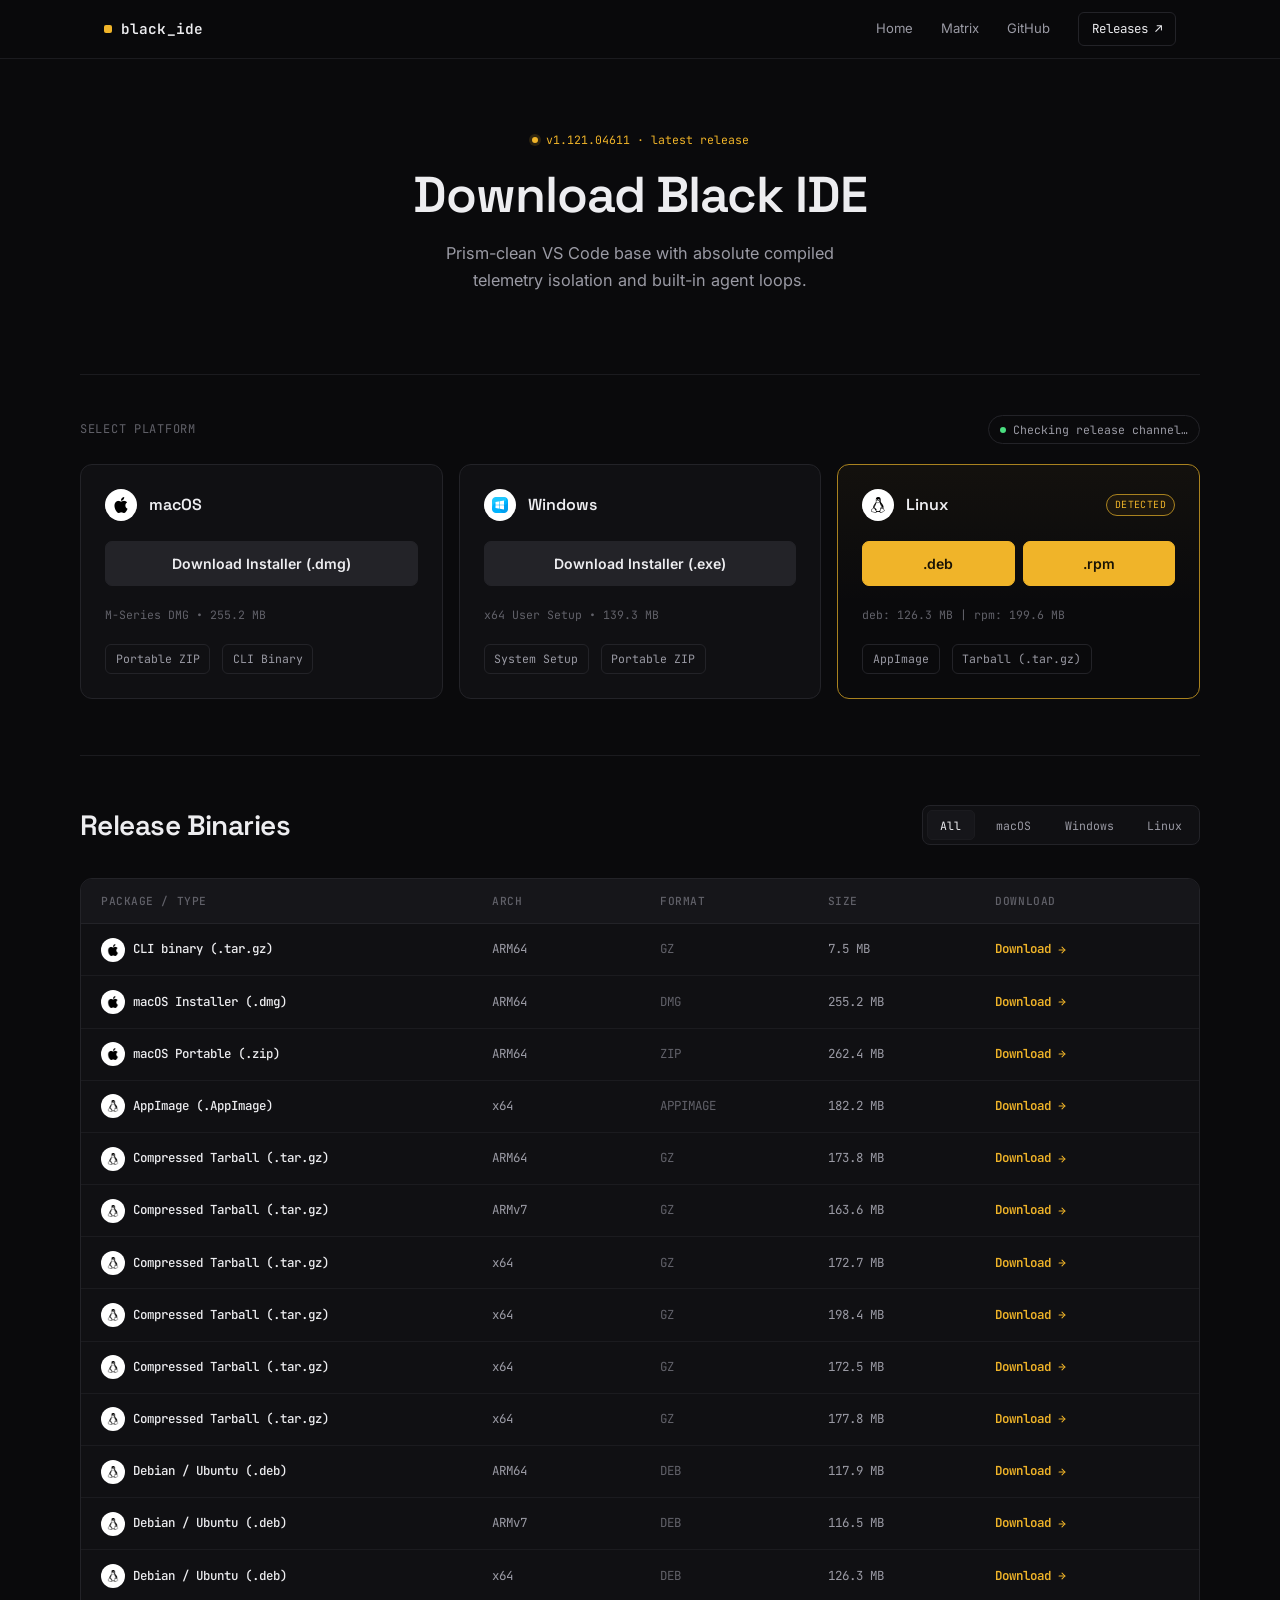
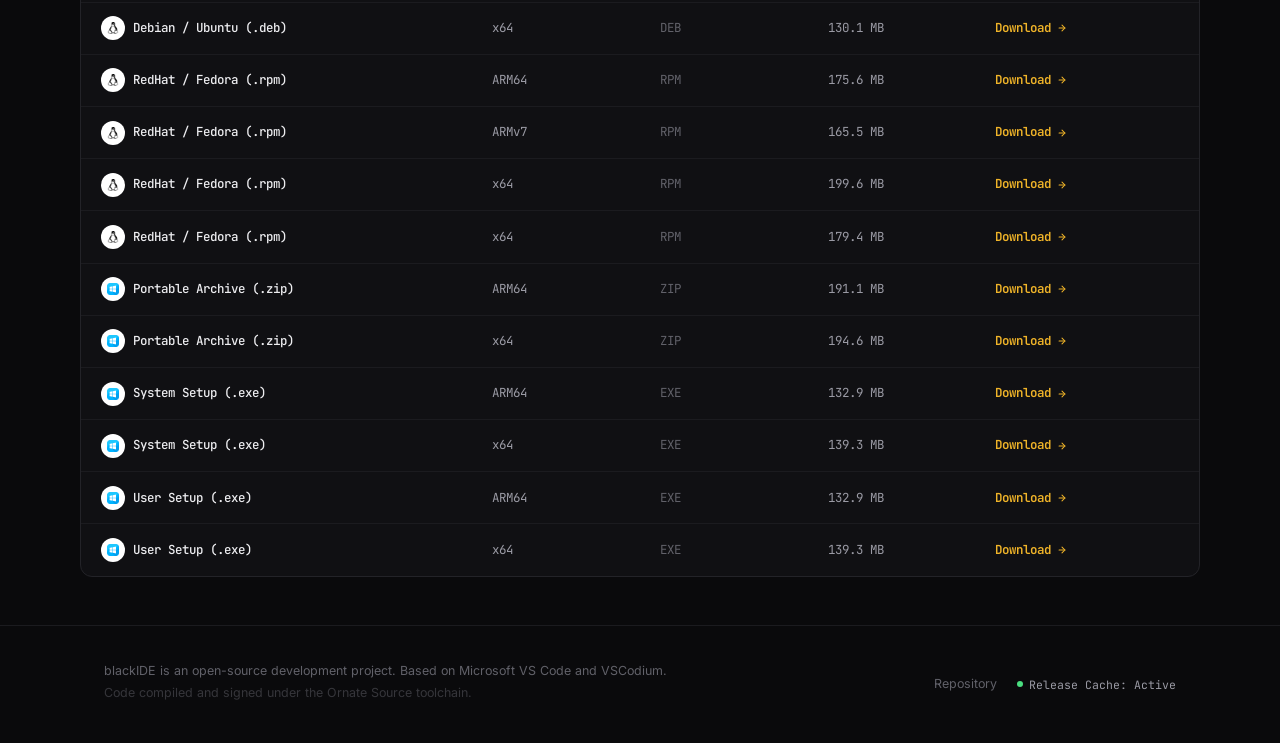
==== download/index.html @ 8f4f5f89 "refactor: move styles to dedicated CSS file and extract download page into separate route" ====
<!DOCTYPE html>
<html lang="en">
<head>
<meta charset="UTF-8">
<meta name="viewport" content="width=device-width, initial-scale=1.0">
<title>Download Black IDE — Telemetry-Free VS Code & AI Agent</title>
<meta name="description" content="Download Black IDE: A custom, telemetry-free distribution of VS Code featuring a built-in AI coding assistant and agentic loop engine.">
<link rel="preconnect" href="https://fonts.googleapis.com">
<link rel="preconnect" href="https://fonts.gstatic.com" crossorigin>
<link href="https://fonts.googleapis.com/css2?family=Space+Grotesk:wght@500;600;700&family=Inter:wght@400;500;600&family=JetBrains+Mono:wght@400;500;600&display=swap" rel="stylesheet">
<link rel="stylesheet" href="../style.css">
</head>
<body>

<header>
  <div class="wrap header-row">
    <a href="../index.html" class="brand"><span class="brand-dot"></span>black_ide</a>
    <nav>
      <a href="../index.html">Home</a>
      <a href="#downloads">Matrix</a>
      <a href="https://github.com/ornate-source/blackIDE" target="_blank" rel="noopener">GitHub</a>
      <a href="https://github.com/ornate-source/blackIDE/releases" target="_blank" rel="noopener" class="nav-cta">Releases ↗</a>
    </nav>
  </div>
</header>

<main>
  <section class="hero wrap centered">
    <div class="hero-container reveal">
      <div class="eyebrow" id="version-badge">v1.121.04567 · latest release</div>
      <h1>Download Black IDE</h1>
      <p class="hero-desc">Prism-clean VS Code base with absolute compiled telemetry isolation and built-in agent loops.</p>
      
      <!-- Status warning banner -->
      <div class="status-banner" id="status-banner">
        <span>⚠️ API rate limit hit. Showing cached installers for <strong id="fallback-tag">v1.121.04567</strong>.</span>
        <a href="https://github.com/ornate-source/blackIDE/releases/latest" target="_blank" rel="noopener">Open GitHub Releases</a>
      </div>
    </div>
  </section>

  <section class="install wrap reveal" id="install" style="transition-delay: 100ms;">
    <div class="install-head">
      <div class="section-label">Select Platform</div>
      <span class="status-pill" id="status-pill"><span class="status-dot" id="status-dot"></span><span id="status-text">Checking release channel…</span></span>
    </div>

    <div class="platform-grid" id="platform-grid">
      
      <!-- macOS Card -->
      <div class="platform-card" id="cta-card-macos">
        <div class="platform-head">
          <div class="platform-icon"><img src="../icons/apple-logo.png" alt="macOS"></div>
          <div class="platform-name">macOS</div>
          <span class="badge">Detected</span>
        </div>
        <a id="btn-macos" class="btn-download" href="https://github.com/ornate-source/blackIDE/releases">
          <span class="spinner-sm" id="spinner-macos"></span>
          <span>Download Installer (.dmg)</span>
        </a>
        <div class="platform-meta" id="meta-macos">Apple Silicon · —</div>
        <div class="platform-links">
          <a id="link-macos-zip" class="link-chip" href="#">Portable ZIP</a>
          <a id="link-macos-cli" class="link-chip" href="#">CLI Binary</a>
        </div>
      </div>

      <!-- Windows Card -->
      <div class="platform-card" id="cta-card-windows">
        <div class="platform-head">
          <div class="platform-icon"><img src="../icons/microsoft.png" alt="Windows"></div>
          <div class="platform-name">Windows</div>
          <span class="badge">Detected</span>
        </div>
        <a id="btn-windows" class="btn-download" href="https://github.com/ornate-source/blackIDE/releases">
          <span class="spinner-sm" id="spinner-windows"></span>
          <span>Download Installer (.exe)</span>
        </a>
        <div class="platform-meta" id="meta-windows">x64 User Setup · —</div>
        <div class="platform-links">
          <a id="link-windows-system" class="link-chip" href="#">System Setup</a>
          <a id="link-windows-zip" class="link-chip" href="#">Portable ZIP</a>
        </div>
      </div>

      <!-- Linux Card -->
      <div class="platform-card" id="cta-card-linux">
        <div class="platform-head">
          <div class="platform-icon"><img src="../icons/linux.png" alt="Linux"></div>
          <div class="platform-name">Linux</div>
          <span class="badge">Detected</span>
        </div>
        <div class="linux-btn-group">
          <a id="btn-linux-deb" class="btn-download btn-half" href="https://github.com/ornate-source/blackIDE/releases">
            <span class="spinner-sm" id="spinner-linux-deb"></span>
            <span>.deb</span>
          </a>
          <a id="btn-linux-rpm" class="btn-download btn-half" href="https://github.com/ornate-source/blackIDE/releases">
            <span class="spinner-sm" id="spinner-linux-rpm"></span>
            <span>.rpm</span>
          </a>
        </div>
        <div class="platform-meta" id="meta-linux">Debian / RedHat · —</div>
        <div class="platform-links">
          <a id="link-linux-appimage" class="link-chip" href="#">AppImage</a>
          <a id="link-linux-tar" class="link-chip" href="#">Tarball (.tar.gz)</a>
        </div>
      </div>

    </div>
  </section>

  <!-- Installer Hub Matrix Table -->
  <section class="installer-matrix wrap" id="downloads">
    <div class="matrix-header reveal">
      <h2 class="matrix-title">Release Binaries</h2>
      <!-- Filter Tabs -->
      <div class="filter-tabs">
        <button class="filter-tab active" data-filter="all">All</button>
        <button class="filter-tab" data-filter="macos">macOS</button>
        <button class="filter-tab" data-filter="windows">Windows</button>
        <button class="filter-tab" data-filter="linux">Linux</button>
      </div>
    </div>

    <div class="table-container reveal" style="transition-delay: 50ms;">
      <table>
        <thead>
          <tr>
            <th style="width: 35%;">Package / Type</th>
            <th style="width: 15%;">Arch</th>
            <th style="width: 15%;">Format</th>
            <th style="width: 15%;">Size</th>
            <th style="width: 20%;">Download</th>
          </tr>
        </thead>
        <tbody id="matrix-tbody">
          <tr>
            <td colspan="5" class="placeholder-row">Initializing release matrix...</td>
          </tr>
        </tbody>
      </table>
    </div>
  </section>
</main>

<!-- Footer -->
<footer>
  <div class="wrap footer-row">
    <div class="footer-left">
      <p>blackIDE is an open-source development project. Based on Microsoft VS Code and VSCodium.</p>
      <p style="opacity: 0.5;">Code compiled and signed under the Ornate Source toolchain.</p>
    </div>

    <div class="footer-links">
      <a href="https://github.com/ornate-source/blackIDE" target="_blank" rel="noopener">Repository</a>
      <span class="api-status">
        <span class="api-status-dot" id="api-dot"></span>
        <span id="api-text">API Status: Loading</span>
      </span>
    </div>
  </div>
</footer>

<!-- App Script logic -->
<script src="../releases.js"></script>
<script>
  const CONFIG = {
    owner: 'ornate-source',
    repo: 'blackIDE',
    fallbackVersion: '1.121.04567',
    fallbackReleaseDate: '2026-07-09'
  };

  // SVG Icons inside matrix rows
  const SVGS = {
    macos: `<img src="../icons/apple-logo.png" alt="macOS">`,
    windows: `<img src="../icons/microsoft.png" alt="Windows">`,
    linux: `<img src="../icons/linux.png" alt="Linux">`
  };

  // Format bytes to MB/KB dynamically
  function formatSize(bytes) {
    if (!bytes || isNaN(bytes)) return '—';
    const mb = bytes / (1024 * 1024);
    return `${mb.toFixed(1)} MB`;
  }

  // Static Template Assets Matrix fallback
  function getFallbackAssets(version) {
    return [
      { name: `Black IDE.arm64.${version}.dmg`, url: `https://github.com/${CONFIG.owner}/${CONFIG.repo}/releases/download/${version}/Black%20IDE.arm64.${version}.dmg`, size: 0, os: 'macos', arch: 'ARM64', label: 'macOS Installer (.dmg)' },
      { name: `Black IDE-darwin-arm64-${version}.zip`, url: `https://github.com/${CONFIG.owner}/${CONFIG.repo}/releases/download/${version}/Black%20IDE-darwin-arm64-${version}.zip`, size: 0, os: 'macos', arch: 'ARM64', label: 'macOS Portable (.zip)' },
      { name: `black ide-cli-darwin-arm64-${version}.tar.gz`, url: `https://github.com/${CONFIG.owner}/${CONFIG.repo}/releases/download/${version}/black%20ide-cli-darwin-arm64-${version}.tar.gz`, size: 0, os: 'macos', arch: 'ARM64', label: 'CLI binary (.tar.gz)' },
      { name: `Black.IDEUserSetup-x64-${version}.exe`, url: `https://github.com/${CONFIG.owner}/${CONFIG.repo}/releases/download/${version}/Black.IDEUserSetup-x64-${version}.exe`, size: 146098897, os: 'windows', arch: 'x64', label: 'User Setup (.exe)' },
      { name: `Black.IDEUserSetup-arm64-${version}.exe`, url: `https://github.com/${CONFIG.owner}/${CONFIG.repo}/releases/download/${version}/Black.IDEUserSetup-arm64-${version}.exe`, size: 139336630, os: 'windows', arch: 'ARM64', label: 'User Setup (.exe)' },
      { name: `Black.IDESetup-x64-${version}.exe`, url: `https://github.com/${CONFIG.owner}/${CONFIG.repo}/releases/download/${version}/Black.IDESetup-x64-${version}.exe`, size: 146098534, os: 'windows', arch: 'x64', label: 'System Setup (.exe)' },
      { name: `Black.IDE-win32-x64-${version}.zip`, url: `https://github.com/${CONFIG.owner}/${CONFIG.repo}/releases/download/${version}/Black.IDE-win32-x64-${version}.zip`, size: 204032718, os: 'windows', arch: 'x64', label: 'Portable Archive (.zip)' },
      { name: `black-ide_${version}_amd64.deb`, url: `https://github.com/${CONFIG.owner}/${CONFIG.repo}/releases/download/${version}/black-ide_${version}_amd64.deb`, size: 132473488, os: 'linux', arch: 'x64', label: 'Debian / Ubuntu (.deb)' },
      { name: `black-ide-${version}-el8.x86_64.rpm`, url: `https://github.com/${CONFIG.owner}/${CONFIG.repo}/releases/download/${version}/black-ide-${version}-el8.x86_64.rpm`, size: 188262751, os: 'linux', arch: 'x64', label: 'RedHat / Fedora (.rpm)' },
      { name: `Black_IDE-${version}.glibc2.30-x86_64.AppImage`, url: `https://github.com/${CONFIG.owner}/${CONFIG.repo}/releases/download/${version}/Black_IDE-${version}.glibc2.30-x86_64.AppImage`, size: 191214784, os: 'linux', arch: 'x64', label: 'AppImage (.AppImage)' }
    ];
  }

  // Parse dynamic asset and assign metadata
  function parseAsset(asset) {
    const name = asset.name;
    const url = asset.browser_download_url;
    const size = asset.size;

    let os = '';
    if (name.includes('darwin') || name.endsWith('.dmg') || name.includes('macOS') || name.includes('Mac')) {
      os = 'macos';
    } else if (name.includes('win32') || name.includes('Setup') || name.endsWith('.exe') || name.endsWith('.zip') && name.includes('win32')) {
      os = 'windows';
    } else if (name.includes('linux') || name.endsWith('.deb') || name.endsWith('.rpm') || name.endsWith('.AppImage')) {
      os = 'linux';
    } else {
      return null;
    }

    if (name.endsWith('.zsync') || name.includes('-reh-') || name.includes('-reh-web-')) {
      return null;
    }

    let arch = 'x64';
    if (name.includes('arm64') || name.includes('aarch64')) {
      arch = 'ARM64';
    } else if (name.includes('armhf') || name.includes('armv7')) {
      arch = 'ARMv7';
    }

    let label = 'Binary Package';
    if (name.endsWith('.dmg')) label = 'macOS Installer (.dmg)';
    else if (name.endsWith('.exe') && name.includes('UserSetup')) label = 'User Setup (.exe)';
    else if (name.endsWith('.exe') && name.includes('Setup')) label = 'System Setup (.exe)';
    else if (name.endsWith('.zip') && os === 'windows') label = 'Portable Archive (.zip)';
    else if (name.endsWith('.zip') && os === 'macos') label = 'macOS Portable (.zip)';
    else if (name.endsWith('.deb')) label = 'Debian / Ubuntu (.deb)';
    else if (name.endsWith('.rpm')) label = 'RedHat / Fedora (.rpm)';
    else if (name.endsWith('.AppImage')) label = 'AppImage (.AppImage)';
    else if (name.endsWith('.tar.gz') && name.includes('-cli-')) label = 'CLI binary (.tar.gz)';
    else if (name.endsWith('.tar.gz')) label = 'Compressed Tarball (.tar.gz)';

    return { name, url, size, os, arch, label };
  }

  function getOS() {
    const platform = (navigator.userAgentData?.platform || navigator.platform || '').toLowerCase();
    const userAgent = navigator.userAgent.toLowerCase();

    if (platform.includes('mac') || userAgent.includes('mac') || userAgent.includes('iphone') || userAgent.includes('ipad')) return 'macos';
    if (platform.includes('win') || userAgent.includes('win')) return 'windows';
    if (platform.includes('linux') || userAgent.includes('linux')) return 'linux';
    return 'other';
  }

  async function getArch() {
    if (navigator.userAgentData?.getHighEntropyValues) {
      try {
        const hints = await navigator.userAgentData.getHighEntropyValues(['architecture']);
        if (hints.architecture === 'arm') return 'ARM64';
      } catch (e) {}
    }
    const ua = navigator.userAgent.toLowerCase();
    if (ua.includes('arm64') || ua.includes('aarch64') || ua.includes('apple silicon')) return 'ARM64';
    return 'x64';
  }

  let globalAssets = [];

  function renderMatrixTable(filterOS = 'all') {
    const tbody = document.getElementById('matrix-tbody');
    const filtered = globalAssets.filter(asset => {
      if (filterOS === 'all') return true;
      return asset.os === filterOS;
    });

    if (filtered.length === 0) {
      tbody.innerHTML = `<tr><td colspan="5" class="placeholder-row">No matching packages available</td></tr>`;
      return;
    }

    tbody.innerHTML = filtered.map(asset => {
      const platformIcon = SVGS[asset.os] || '';
      const fileExt = asset.name.split('.').pop();

      return `
        <tr data-os="${asset.os}">
          <td>
            <span class="col-platform">
              <span class="table-os-icon">${platformIcon}</span>
              <span>${asset.label}</span>
            </span>
          </td>
          <td><span class="col-arch">${asset.arch}</span></td>
          <td><span class="col-format">${fileExt.toUpperCase()}</span></td>
          <td><span class="col-size">${formatSize(asset.size)}</span></td>
          <td class="col-link">
            <a href="${asset.url}">
              <span>Download</span>
              <svg viewBox="0 0 24 24" width="10" height="10" fill="none" stroke="currentColor" stroke-width="2.5" stroke-linecap="round" stroke-linejoin="round" style="display:inline-block; vertical-align:middle; margin-left: 2px;">
                <line x1="5" y1="12" x2="19" y2="12"></line>
                <polyline points="12 5 19 12 12 19"></polyline>
              </svg>
            </a>
          </td>
        </tr>
      `;
    }).join('');
  }

  function setupFilterTabs() {
    const tabs = document.querySelectorAll('.filter-tab');
    tabs.forEach(tab => {
      tab.addEventListener('click', (e) => {
        tabs.forEach(t => t.classList.remove('active'));
        tab.classList.add('active');
        const filter = tab.getAttribute('data-filter');
        renderMatrixTable(filter);
      });
    });
  }

  async function init() {
    const versionText = document.getElementById('version-badge');
    const statusBanner = document.getElementById('status-banner');
    const fallbackTag = document.getElementById('fallback-tag');
    const apiDot = document.getElementById('api-dot');
    const apiText = document.getElementById('api-text');

    const userOS = getOS();
    const userArch = await getArch();

    let releaseVersion = CONFIG.fallbackVersion;
    let isLive = false;
    let isLocal = false;

    setupFilterTabs();

    try {
      let data;
      if (window.LATEST_RELEASE) {
        data = window.LATEST_RELEASE;
        isLive = true;
        isLocal = true;
      } else {
        const response = await fetch(`https://api.github.com/repos/${CONFIG.owner}/${CONFIG.repo}/releases/latest`);
        if (!response.ok) throw new Error(`API status ${response.status}`);
        data = await response.json();
        isLive = true;
      }

      releaseVersion = data.tag_name || CONFIG.fallbackVersion;

      if (data.assets && data.assets.length > 0) {
        data.assets.forEach(asset => {
          const parsed = parseAsset(asset);
          if (parsed) globalAssets.push(parsed);
        });
      }

      if (globalAssets.length > 0) {
        const osCount = { macos: 0, windows: 0, linux: 0 };
        globalAssets.forEach(a => { osCount[a.os]++; });
        ['macos', 'windows', 'linux'].forEach(os => {
          if (osCount[os] === 0) {
            const fallbackForOS = getFallbackAssets(releaseVersion).filter(a => a.os === os);
            globalAssets.push(...fallbackForOS);
          }
        });
      } else {
        globalAssets = getFallbackAssets(releaseVersion);
      }
    } catch (err) {
      fallbackTag.textContent = `v${CONFIG.fallbackVersion}`;
      statusBanner.style.display = 'inline-flex';
      globalAssets = getFallbackAssets(CONFIG.fallbackVersion);
      apiDot.classList.add('fallback');
      apiText.textContent = 'Offline Fallback';
    }

    if (isLive) {
      apiDot.className = 'api-status-dot';
      apiText.textContent = isLocal ? 'Release Cache: Active' : 'API Connection: Stable';
    }

    const osOrder = { macos: 1, linux: 2, windows: 3 };
    globalAssets.sort((a, b) => {
      if (osOrder[a.os] !== osOrder[b.os]) return osOrder[a.os] - osOrder[b.os];
      return a.label.localeCompare(b.label) || a.arch.localeCompare(b.arch);
    });

    const grouped = { macos: [], windows: [], linux: [] };
    globalAssets.forEach(asset => {
      if (grouped[asset.os]) grouped[asset.os].push(asset);
    });

    renderMatrixTable('all');

    if (userOS && userOS !== 'other') {
      const activeCard = document.getElementById(`cta-card-${userOS}`);
      if (activeCard) activeCard.classList.add('detected');
    }

    ['spinner-macos', 'spinner-windows', 'spinner-linux-deb', 'spinner-linux-rpm'].forEach(id => {
      const spinner = document.getElementById(id);
      if (spinner) spinner.style.display = 'none';
    });

    const macDmg = grouped.macos.find(a => a.name.endsWith('.dmg'));
    const macZip = grouped.macos.find(a => a.name.endsWith('.zip'));
    const macCli = grouped.macos.find(a => a.name.includes('-cli-'));
    if (macDmg) {
      document.getElementById('btn-macos').href = macDmg.url;
      document.getElementById('meta-macos').textContent = `M-Series DMG • ${formatSize(macDmg.size)}`;
    }
    if (macZip) document.getElementById('link-macos-zip').href = macZip.url;
    if (macCli) document.getElementById('link-macos-cli').href = macCli.url;

    const winUserSetup = grouped.windows.find(a => a.name.includes('UserSetup') && a.arch === 'x64') || grouped.windows.find(a => a.name.includes('UserSetup'));
    const winSystemSetup = grouped.windows.find(a => a.name.includes('Setup') && !a.name.includes('UserSetup') && a.arch === 'x64') || grouped.windows.find(a => a.name.includes('Setup') && !a.name.includes('UserSetup'));
    const winZip = grouped.windows.find(a => a.name.endsWith('.zip') && a.arch === 'x64') || grouped.windows.find(a => a.name.endsWith('.zip'));
    if (winUserSetup) {
      document.getElementById('btn-windows').href = winUserSetup.url;
      document.getElementById('meta-windows').textContent = `x64 User Setup • ${formatSize(winUserSetup.size)}`;
    }
    if (winSystemSetup) document.getElementById('link-windows-system').href = winSystemSetup.url;
    if (winZip) document.getElementById('link-windows-zip').href = winZip.url;

    const linuxDeb = grouped.linux.find(a => a.name.endsWith('.deb') && a.arch === 'x64') || grouped.linux.find(a => a.name.endsWith('.deb'));
    const linuxRpm = grouped.linux.find(a => a.name.endsWith('.rpm') && a.arch === 'x64') || grouped.linux.find(a => a.name.endsWith('.rpm'));
    const linuxAppImage = grouped.linux.find(a => a.name.endsWith('.AppImage'));
    const linuxTar = grouped.linux.find(a => a.name.endsWith('.tar.gz') && a.arch === 'x64') || grouped.linux.find(a => a.name.endsWith('.tar.gz'));

    if (linuxDeb) {
      document.getElementById('btn-linux-deb').href = linuxDeb.url;
      document.getElementById('btn-linux-deb').title = `Download Debian/Ubuntu package (${formatSize(linuxDeb.size)})`;
    }
    if (linuxRpm) {
      document.getElementById('btn-linux-rpm').href = linuxRpm.url;
      document.getElementById('btn-linux-rpm').title = `Download RedHat/Fedora package (${formatSize(linuxRpm.size)})`;
    }
    if (linuxDeb && linuxRpm) {
      document.getElementById('meta-linux').textContent = `deb: ${formatSize(linuxDeb.size)} | rpm: ${formatSize(linuxRpm.size)}`;
    }
    if (linuxAppImage) document.getElementById('link-linux-appimage').href = linuxAppImage.url;
    if (linuxTar) document.getElementById('link-linux-tar').href = linuxTar.url;

    if (versionText) versionText.textContent = `v${releaseVersion} · latest release`;
    
    // Trigger scroll-reveal
    const observer = new IntersectionObserver((entries) => {
      entries.forEach(entry => {
        if (entry.isIntersecting) {
          entry.target.classList.add('visible');
        }
      });
    }, { threshold: 0.1 });
    document.querySelectorAll('.reveal').forEach(el => observer.observe(el));
  }

  window.addEventListener('DOMContentLoaded', init);
</script>
</body>
</html>
---- style.css ----
/* ---------- CSS Variables & Design Tokens ---------- */
:root {
  --bg: #0a0a0c;
  --panel: #101013;
  --panel-2: #16161a;
  --line: #232328;
  --line-soft: #1b1b1f;
  --ink: #ededf0;
  --ink-dim: #9a9aa4;
  --ink-mute: #616169;
  --amber: #f0b429;
  --amber-dim: #a9821f;
  --green: #4ade80;
  --red: #f47174;
  --blue: #7aa2f7;
  --font-display: 'Space Grotesk', sans-serif;
  --font-body: 'Inter', sans-serif;
  --font-mono: 'JetBrains Mono', monospace;
  --radius: 12px;
  --maxw: 1120px;
}

* { box-sizing: border-box; margin: 0; padding: 0; }
html { scroll-behavior: smooth; }
body {
  background: var(--bg);
  color: var(--ink);
  font-family: var(--font-body);
  line-height: 1.5;
  -webkit-font-smoothing: antialiased;
}
.wrap { max-width: var(--maxw); margin: 0 auto; padding: 0 1.5rem; }
a { color: inherit; text-decoration: none; }
::selection { background: rgba(240, 180, 41, .25); }

/* ---------- Custom Scrollbar ---------- */
::-webkit-scrollbar {
  width: 6px;
  height: 6px;
}
::-webkit-scrollbar-track {
  background: var(--bg);
}
::-webkit-scrollbar-thumb {
  background: var(--line);
  border-radius: 4px;
}
::-webkit-scrollbar-thumb:hover {
  background: var(--line-soft);
}

/* ---------- Scroll Reveal Animations ---------- */
.reveal {
  opacity: 0;
  transform: translateY(20px);
  transition: opacity 0.6s cubic-bezier(0.16, 1, 0.3, 1), transform 0.6s cubic-bezier(0.16, 1, 0.3, 1);
}
.reveal.visible {
  opacity: 1;
  transform: translateY(0);
}

/* ---------- Header & Navigation ---------- */
header {
  position: sticky; top: 0; z-index: 50;
  background: rgba(10, 10, 12, .85);
  backdrop-filter: blur(10px);
  -webkit-backdrop-filter: blur(10px);
  border-bottom: 1px solid var(--line-soft);
}
.header-row { display: flex; align-items: center; justify-content: space-between; height: 58px; }
.brand { display: flex; align-items: center; gap: .55rem; font-family: var(--font-mono); font-weight: 600; font-size: .9rem; letter-spacing: .01em; }
.brand img { width: 18px; height: 18px; display: block; }
.brand-dot { width: 8px; height: 8px; border-radius: 2px; background: var(--amber); }
nav { display: flex; gap: 1.75rem; align-items: center; }
nav a { font-size: .82rem; color: var(--ink-dim); transition: color .15s; }
nav a:hover { color: var(--ink); }
.nav-cta {
  font-family: var(--font-mono); font-size: .78rem;
  border: 1px solid var(--line); border-radius: 6px;
  padding: .4rem .8rem; color: var(--ink) !important;
}
.nav-cta:hover { border-color: var(--amber-dim); background: rgba(240, 180, 41, .06); }

/* ---------- Hero Layout ---------- */
.hero { padding: 4.5rem 0 3rem; }
.hero.centered { text-align: center; }
.hero-container { display: flex; flex-direction: column; align-items: center; justify-content: center; }
.hero-grid { display: grid; grid-template-columns: 1.05fr 1fr; gap: 3.5rem; align-items: center; }
@media (max-width: 900px) { .hero-grid { grid-template-columns: 1fr; gap: 2.5rem; } }

h1 {
  font-family: var(--font-display);
  font-size: clamp(2.1rem, 4vw, 3.15rem);
  font-weight: 600;
  letter-spacing: -.02em;
  line-height: 1.08;
  margin-bottom: 1.1rem;
}
h1 em { font-style: normal; color: var(--amber); }
.hero-desc { color: var(--ink-dim); font-size: 1.02rem; max-width: 46ch; margin-bottom: 2rem; line-height: 1.65; }

/* ---------- Buttons ---------- */
.btn-row, .cta-row { display: flex; gap: .75rem; flex-wrap: wrap; margin-bottom: .85rem; }
.btn {
  font-family: var(--font-body); font-weight: 600; font-size: .88rem;
  padding: .75rem 1.4rem; border-radius: 7px;
  display: inline-flex; align-items: center; gap: .5rem;
  transition: transform .15s, background .15s, border-color .15s;
  cursor: pointer; text-decoration: none;
}
.btn:active { transform: scale(.98); }
.btn-primary { background: var(--amber); color: #191305; border: 1px solid var(--amber); }
.btn-primary:hover { background: #f5c34e; }
.btn-secondary { background: transparent; color: var(--ink); border: 1px solid var(--line); }
.btn-secondary:hover { border-color: #3a3a42; background: rgba(255, 255, 255, .02); }
.cta-fine { font-family: var(--font-mono); font-size: .72rem; color: var(--ink-mute); }
.cta-fine strong { color: var(--ink-dim); font-weight: 500; }

.btn-download {
  font-family: var(--font-body); font-weight: 600; font-size: .88rem;
  padding: .7rem 1.2rem; border-radius: 7px;
  display: inline-flex; align-items: center; justify-content: center; gap: .5rem;
  background: var(--line); color: var(--ink); border: 1px solid var(--line);
  transition: transform .15s, background .15s, border-color .15s;
  cursor: pointer; text-align: center;
  position: relative; z-index: 1;
}
.btn-download:active { transform: scale(.98); }
.btn-download:hover { border-color: #3a3a42; background: rgba(255, 255, 255, .04); }

.platform-card.detected .btn-download {
  background: var(--amber); border-color: var(--amber); color: #191305;
}
.platform-card.detected .btn-download:hover {
  background: #f5c34e; border-color: #f5c34e;
}

.linux-btn-group { display: flex; gap: .5rem; width: 100%; position: relative; z-index: 1; }
.btn-half { flex: 1; }

/* ---------- Editor Mock (Landing Page Brand Element) ---------- */
.editor {
  background: var(--panel);
  border: 1px solid var(--line);
  border-radius: 12px;
  overflow: hidden;
  box-shadow: 0 30px 60px -20px rgba(0, 0, 0, .6);
}
.editor-tabs {
  display: flex; align-items: stretch;
  background: var(--panel-2);
  border-bottom: 1px solid var(--line);
}
.tab {
  font-family: var(--font-mono); font-size: .72rem; color: var(--ink-mute);
  padding: .65rem 1rem; border-right: 1px solid var(--line);
  display: flex; align-items: center; gap: .4rem; white-space: nowrap;
}
.tab.active { color: var(--ink); background: var(--panel); border-bottom: 1px solid var(--panel); }
.tab-dot { width: 6px; height: 6px; border-radius: 50%; }
.editor-body { display: flex; font-family: var(--font-mono); font-size: .8rem; min-height: 280px; }
.gutter {
  padding: 1rem .85rem; color: var(--ink-mute); text-align: right;
  border-right: 1px solid var(--line-soft); user-select: none;
  line-height: 1.7;
}
.code { padding: 1rem 1.1rem; line-height: 1.7; flex: 1; overflow: hidden; color: var(--ink-dim); }
.code .kw { color: var(--blue); }
.code .str { color: var(--green); }
.code .cm { color: var(--ink-mute); }
.code .fn { color: var(--amber); }
.code .agent-line {
  display: block; background: rgba(240, 180, 41, .06);
  border-left: 2px solid var(--amber);
  margin: .35rem -1.1rem .35rem calc(-1.1rem + 0px);
  padding: .15rem 0 .15rem 1rem;
  color: var(--ink);
}
.caret {
  display: inline-block; width: 6px; height: 1em; background: var(--amber);
  vertical-align: text-bottom; animation: blink 1s step-end infinite; margin-left: 2px;
}
@keyframes blink { 50% { opacity: 0; } }
@media (prefers-reduced-motion: reduce) { .caret { animation: none; } }

/* ---------- Status Warnings & Banners ---------- */
.status-banner {
  display: inline-flex; align-items: center; gap: 0.75rem;
  background: rgba(240, 180, 41, 0.05);
  border: 1px solid rgba(240, 180, 41, 0.15);
  border-radius: 8px;
  padding: 0.6rem 1rem;
  font-family: var(--font-mono);
  font-size: 0.75rem;
  color: var(--ink-dim);
  margin-bottom: 2.5rem;
  max-width: 90%;
  text-align: left;
  display: none;
}
.status-banner a {
  color: var(--amber);
  text-decoration: underline;
  font-weight: 500;
}

.eyebrow {
  font-family: var(--font-mono); font-size: .72rem; color: var(--amber);
  display: inline-flex; align-items: center; gap: .5rem; margin-bottom: 1.25rem;
}
.eyebrow::before { content: ''; width: 6px; height: 6px; border-radius: 50%; background: var(--amber); box-shadow: 0 0 0 3px rgba(240, 180, 41, .15); }

/* ---------- Platform Installation Grid ---------- */
.install { padding: 2.5rem 0 3.5rem; border-top: 1px solid var(--line-soft); }
.install-head { display: flex; justify-content: space-between; align-items: baseline; margin-bottom: 1.25rem; flex-wrap: wrap; gap: .75rem; }
.section-label { font-family: var(--font-mono); font-size: .75rem; color: var(--ink-mute); text-transform: uppercase; letter-spacing: .06em; }
.status-pill {
  display: inline-flex; align-items: center; gap: .4rem;
  font-family: var(--font-mono); font-size: .72rem; color: var(--ink-dim);
  border: 1px solid var(--line); border-radius: 20px; padding: .3rem .7rem;
}
.status-dot { width: 6px; height: 6px; border-radius: 50%; background: var(--green); }
.status-dot.warn { background: var(--amber); }

.platform-grid { display: grid; grid-template-columns: repeat(3, 1fr); gap: 1rem; }
.platform-grid.margin-bottom { margin-bottom: 3.5rem; }
@media (max-width: 800px) { .platform-grid { grid-template-columns: 1fr; } }

.platform-card {
  border: 1px solid var(--line); background: var(--panel); border-radius: var(--radius);
  padding: 1.5rem; display: flex; flex-direction: column; gap: 1.25rem;
  transition: transform .25s cubic-bezier(0.16, 1, 0.3, 1), border-color .25s;
  position: relative; overflow: hidden;
}
.platform-card:hover {
  transform: translateY(-3px);
  border-color: rgba(240, 180, 41, .25);
}
.platform-card.detected { border-color: var(--amber-dim); background: linear-gradient(180deg, rgba(240, 180, 41, .04), transparent 60%); }

.platform-head { display: flex; align-items: center; gap: .75rem; position: relative; z-index: 1; }
.platform-icon {
  width: 32px; height: 32px; border-radius: 50%;
  background: #ffffff; display: flex;
  align-items: center; justify-content: center;
  flex-shrink: 0;
}
.platform-icon img { width: 16px; height: 16px; object-fit: contain; display: block; }
.platform-name { font-weight: 600; font-size: 1.0rem; font-family: var(--font-display); }

.badge {
  margin-left: auto; font-family: var(--font-mono); font-size: .62rem; color: var(--amber);
  border: 1px solid var(--amber-dim); border-radius: 20px; padding: .15rem .5rem;
  display: none; text-transform: uppercase; letter-spacing: .04em;
  background: rgba(240,180,41,0.05);
}
.platform-card.detected .badge { display: inline-block; }

.platform-meta { font-family: var(--font-mono); font-size: .72rem; color: var(--ink-mute); position: relative; z-index: 1; }
.platform-meta.dim { color: var(--ink-dim); }

.platform-links { display: flex; gap: .75rem; flex-wrap: wrap; margin-top: auto; position: relative; z-index: 1; }
.link-chip {
  font-family: var(--font-mono); font-size: .72rem; color: var(--ink-dim);
  border: 1px solid var(--line); border-radius: 6px; padding: .35rem .6rem;
  transition: color .15s, border-color .15s;
  text-decoration: none;
}
.link-chip:hover { color: var(--ink); border-color: #3a3a42; background: rgba(255,255,255,.02); }
.link-chip.underline { border: none; padding: 0; border-radius: 0; text-decoration: underline; color: var(--ink-mute); }
.link-chip.underline:hover { color: var(--ink); background: none; }

.matrix-toggle {
  margin-top: 2rem; font-family: var(--font-mono); font-size: .78rem; color: var(--ink-dim);
  background: none; border: 1px solid var(--line); border-radius: 7px; padding: .55rem 1rem;
  cursor: pointer; display: inline-flex; align-items: center; gap: .4rem;
  transition: border-color .15s, color .15s;
}
.matrix-toggle:hover { border-color: #3a3a42; color: var(--ink); }

/* ---------- Interactive Features Bento Grid ---------- */
.features { padding: 4rem 0; border-top: 1px solid var(--line-soft); }
.features-head { max-width: 60ch; margin-bottom: 2.5rem; }
.features-head h2 { font-family: var(--font-display); font-size: 2rem; font-weight: 600; letter-spacing: -.02em; margin-bottom: .75rem; }
.features-head p { color: var(--ink-dim); font-size: .98rem; line-height: 1.6; }

.feat-grid { display: grid; grid-template-columns: repeat(6, 1fr); gap: 1rem; }
@media (max-width: 900px) { .feat-grid { grid-template-columns: 1fr; } }

.feat {
  border: 1px solid var(--line); background: var(--panel); border-radius: var(--radius);
  padding: 1.75rem; display: flex; flex-direction: column; gap: .75rem;
  position: relative; overflow: hidden;
  transition: transform .3s cubic-bezier(0.16, 1, 0.3, 1), border-color .3s, box-shadow .3s;
}
.feat:hover {
  transform: translateY(-3px);
  border-color: rgba(240, 180, 41, .2);
  box-shadow: 0 20px 40px rgba(0, 0, 0, .4), 0 0 30px rgba(240, 180, 41, .02);
}
.feat.span-4 { grid-column: span 4; }
.feat.span-2 { grid-column: span 2; }
.feat.span-3 { grid-column: span 3; }
@media (max-width: 900px) { .feat.span-4, .feat.span-2, .feat.span-3 { grid-column: span 1; } }

.feat-icon { font-family: var(--font-mono); font-size: .75rem; color: var(--amber); font-weight: 500; }
.feat h3 { font-size: 1.15rem; font-weight: 600; font-family: var(--font-display); letter-spacing: -0.01em; }
.feat p { color: var(--ink-dim); font-size: .88rem; line-height: 1.55; }
.feat code { font-family: var(--font-mono); color: var(--ink); background: var(--panel-2); padding: .05rem .3rem; border-radius: 4px; font-size: .82em; }

.feat-graphic {
  background: var(--panel-2);
  border: 1px solid var(--line-soft);
  border-radius: 8px;
  padding: .85rem;
  margin-top: auto;
  font-family: var(--font-mono);
  font-size: .74rem;
  display: flex;
  flex-direction: column;
  gap: .4rem;
  box-shadow: inset 0 10px 20px rgba(0,0,0,.2);
}

/* 01. Pipeline Status UI */
.pipeline-steps { display: flex; flex-direction: column; gap: 0.35rem; }
.step-node { display: flex; align-items: center; gap: 0.5rem; color: var(--ink-mute); }
.step-node.done { color: var(--green); }
.step-node.active { color: var(--amber); }
.pulse-dot { width: 6px; height: 6px; border-radius: 50%; background: var(--amber); animation: pulse 1.5s infinite; }
@keyframes pulse { 0% { box-shadow: 0 0 0 0 rgba(240,180,41,0.5); } 100% { box-shadow: 0 0 0 6px rgba(240,180,41,0); } }

/* 02. Hunk Diff */
.diff { font-family: var(--font-mono); font-size: .76rem; background: var(--panel-2); border-radius: 7px; padding: .75rem; margin-top: auto; }
.diff .del { color: var(--red); }
.diff .add { color: var(--green); }

/* 03. Isolated Worktrees */
.branch-flow { display: flex; flex-direction: column; gap: 0.5rem; padding: 0.5rem 0; }
.branch-line { display: flex; align-items: center; gap: 0.5rem; color: var(--ink-dim); }
.branch-badge { font-size: 0.65rem; background: rgba(122, 162, 247, 0.1); border: 1px solid rgba(122, 162, 247, 0.2); color: var(--blue); padding: 0.1rem 0.4rem; border-radius: 4px; }
.branch-line .path { color: var(--ink-mute); font-size: 0.7rem; }

/* 04. AST Visual Tree */
.ast-tree { display: flex; flex-direction: column; gap: 0.25rem; font-size: 0.72rem; }
.ast-node { padding-left: 1rem; border-left: 1px dashed var(--line); position: relative; }
.ast-node::before { content: '└─'; position: absolute; left: 0; color: var(--ink-mute); }
.ast-node.match { color: var(--amber); border-left-color: var(--amber-dim); }

/* 05. Zero Telemetry Shield */
.shield-box { display: flex; align-items: center; justify-content: center; height: 75px; position: relative; }
.shield-glow {
  position: absolute; width: 45px; height: 45px; border-radius: 50%;
  background: radial-gradient(circle, rgba(74, 222, 128, 0.15) 0%, transparent 70%);
}

/* 06. Loop Event Timeline */
.loop-box { display: flex; justify-content: space-between; align-items: center; padding: 0.5rem 0; font-size: 0.7rem; }
.loop-node { background: rgba(255,255,255,.03); border: 1px solid var(--line); border-radius: 6px; padding: 0.35rem 0.6rem; color: var(--ink-dim); text-align: center; }
.loop-node.active { border-color: var(--amber); color: var(--ink); }
.loop-conn { flex: 1; border-top: 1px dashed var(--line); margin: 0 0.5rem; text-align: center; color: var(--ink-mute); font-size: 0.6rem; }

/* ---------- Releases Matrix Table (Downloads Page) ---------- */
.installer-matrix { padding: 3rem 0; border-top: 1px solid var(--line-soft); }
.matrix-header { display: flex; justify-content: space-between; align-items: center; margin-bottom: 2rem; flex-wrap: wrap; gap: 1rem; }
.matrix-title { font-family: var(--font-display); font-size: 1.75rem; font-weight: 600; letter-spacing: -0.02em; }

.filter-tabs { display: flex; gap: 0.5rem; background: var(--panel); border: 1px solid var(--line); padding: 0.25rem; border-radius: 8px; }
.filter-tab {
  background: none; border: none; font-family: var(--font-mono); font-size: 0.72rem;
  color: var(--ink-dim); padding: 0.4rem 0.8rem; border-radius: 5px; cursor: pointer;
  transition: background 0.15s, color 0.15s;
}
.filter-tab.active { background: var(--panel-2); color: var(--ink); border: 1px solid var(--line-soft); }

.table-container { border: 1px solid var(--line); border-radius: var(--radius); overflow: hidden; background: var(--panel); }
table { width: 100%; border-collapse: collapse; font-size: .8rem; }
th {
  text-align: left; font-family: var(--font-mono); font-weight: 500; font-size: .7rem;
  text-transform: uppercase; letter-spacing: .05em; color: var(--ink-mute);
  padding: .85rem 1.25rem; border-bottom: 1px solid var(--line); background: var(--panel-2);
}
td { padding: .85rem 1.25rem; border-bottom: 1px solid var(--line-soft); font-family: var(--font-mono); font-size: .78rem; color: var(--ink-dim); }
tr:last-child td { border-bottom: none; }
tr:hover td { background: rgba(255, 255, 255, .015); }

.table-os-icon {
  width: 24px;
  height: 24px;
  border-radius: 50%;
  background-color: #ffffff;
  display: inline-flex;
  align-items: center;
  justify-content: center;
  flex-shrink: 0;
  margin-right: 0.5rem;
  vertical-align: middle;
}
.table-os-icon img {
  width: 12px;
  height: 12px;
  object-fit: contain;
  display: block;
}

.col-platform { display: flex; align-items: center; font-weight: 500; color: var(--ink); }
.col-arch { color: var(--ink-dim); }
.col-format { color: var(--ink-mute); }
.col-size { color: var(--ink-dim); }

.col-link a {
  color: var(--amber); display: inline-flex; align-items: center; gap: 0.25rem;
  font-weight: 600;
}
.col-link a:hover { text-decoration: underline; }
.placeholder-row { text-align: center; padding: 3rem; color: var(--ink-mute); font-family: var(--font-mono); }

/* ---------- Loading Spinner ---------- */
.spinner-sm {
  display: inline-block; width: 12px; height: 12px;
  border: 2px solid currentColor; border-top-color: transparent;
  border-radius: 50%; animation: spin 0.8s linear infinite;
}
@keyframes spin { to { transform: rotate(360deg); } }

/* ---------- Footer (Consistent Across Pages) ---------- */
footer { border-top: 1px solid var(--line-soft); padding: 2.25rem 0; font-size: .78rem; color: var(--ink-mute); }
.footer-row { display: flex; justify-content: space-between; flex-wrap: wrap; gap: 1.5rem; align-items: center; }
.footer-left p { margin-bottom: 0.25rem; }
.footer-links { display: flex; gap: 1.25rem; align-items: center; }
.footer-links a { text-decoration: none; color: var(--ink-mute); transition: color .15s; }
.footer-links a:hover { color: var(--ink-dim); }

.api-status { display: inline-flex; align-items: center; gap: 0.35rem; font-family: var(--font-mono); font-size: 0.72rem; color: var(--ink-dim); }
.api-status-dot { width: 6px; height: 6px; border-radius: 50%; background: var(--green); }
.api-status-dot.fallback { background: var(--amber); }
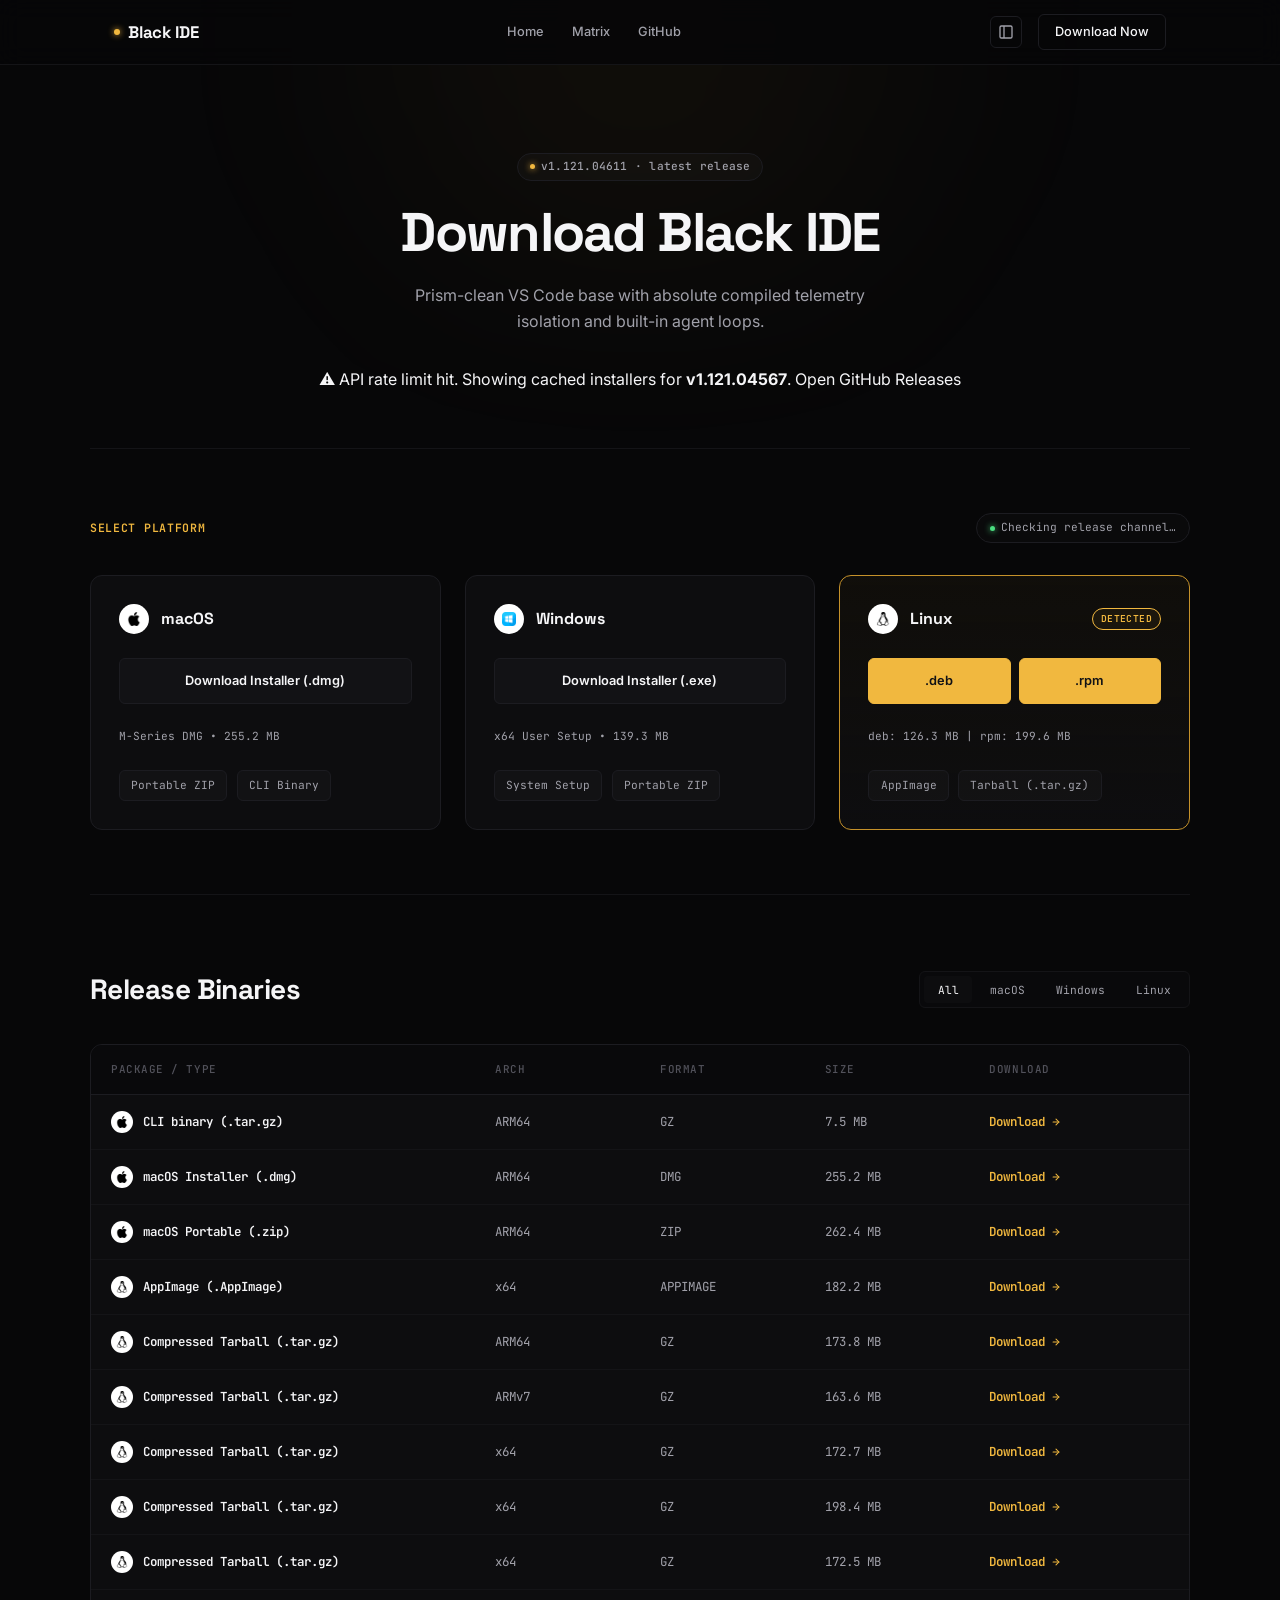
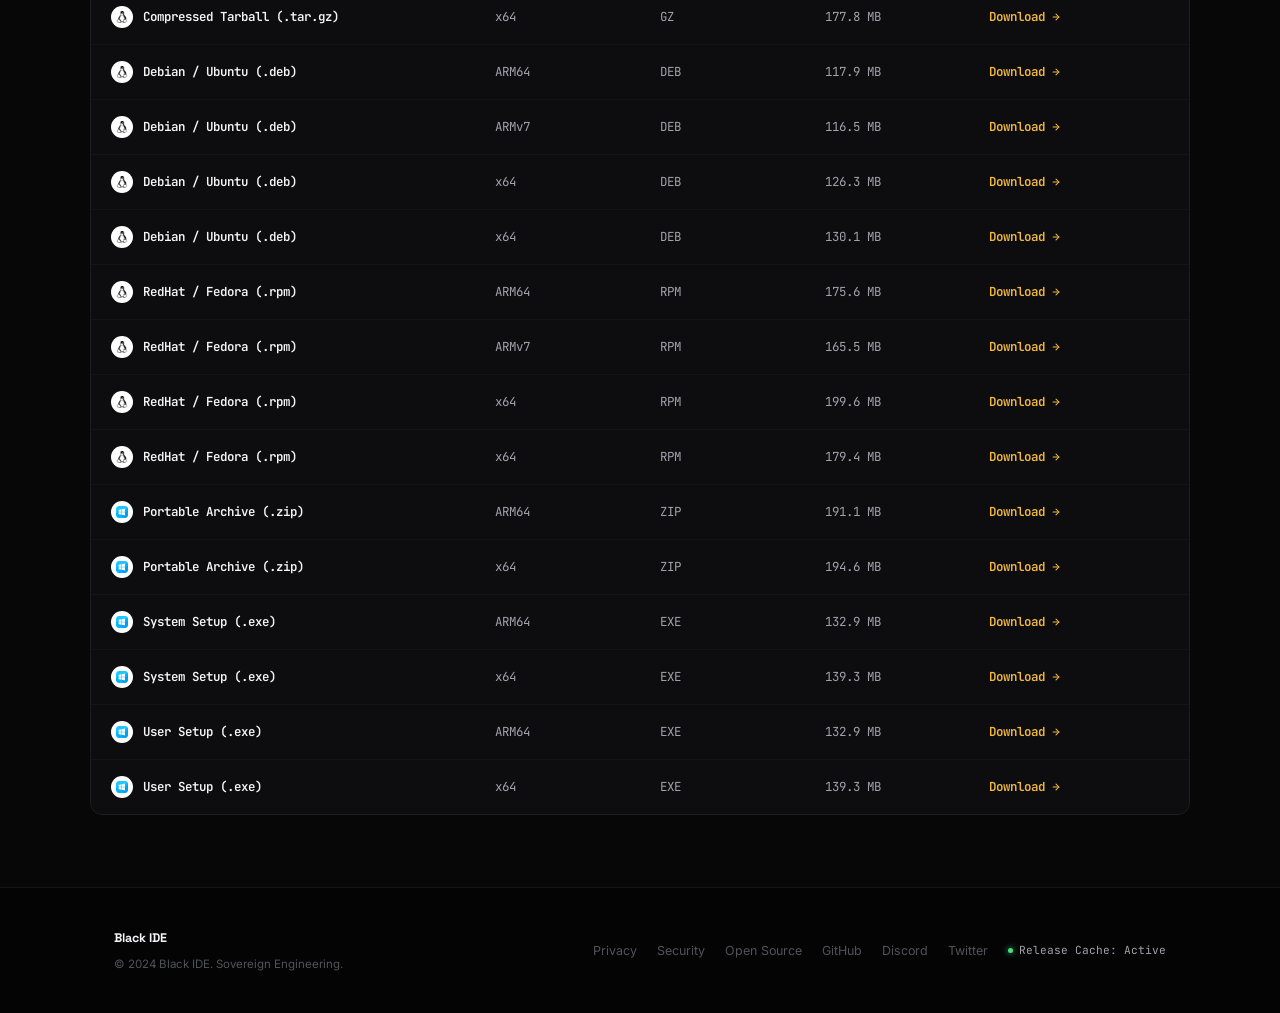
==== commit 3a7e0c48: "feat: redesign landing page and download interface with updated branding, developer-focused messagin" ====
--- a/download/index.html
+++ b/download/index.html
@@ -14,13 +14,21 @@
 
 <header>
   <div class="wrap header-row">
-    <a href="../index.html" class="brand"><span class="brand-dot"></span>black_ide</a>
+    <a href="../index.html" class="brand"><span class="brand-dot"></span>Black IDE</a>
     <nav>
       <a href="../index.html">Home</a>
       <a href="#downloads">Matrix</a>
       <a href="https://github.com/ornate-source/blackIDE" target="_blank" rel="noopener">GitHub</a>
-      <a href="https://github.com/ornate-source/blackIDE/releases" target="_blank" rel="noopener" class="nav-cta">Releases ↗</a>
     </nav>
+    <div class="header-right">
+      <button class="nav-doc-icon" aria-label="Documentation panel">
+        <svg viewBox="0 0 24 24" width="16" height="16" fill="none" stroke="currentColor" stroke-width="2">
+          <rect x="3" y="3" width="18" height="18" rx="2" ry="2"></rect>
+          <line x1="9" y1="3" x2="9" y2="21"></line>
+        </svg>
+      </button>
+      <a href="#downloads" class="nav-cta">Download Now</a>
+    </div>
   </div>
 </header>
 
@@ -147,16 +155,20 @@
 <!-- Footer -->
 <footer>
   <div class="wrap footer-row">
-    <div class="footer-left">
-      <p>blackIDE is an open-source development project. Based on Microsoft VS Code and VSCodium.</p>
-      <p style="opacity: 0.5;">Code compiled and signed under the Ornate Source toolchain.</p>
-    </div>
-
+    <div>
+      <span style="font-family: var(--font-display); font-weight: 700; color: var(--ink);">Black IDE</span>
+      <p style="margin-top: 0.35rem; font-size: 0.72rem; color: var(--ink-mute);">© 2024 Black IDE. Sovereign Engineering.</p>
+    </div>
     <div class="footer-links">
-      <a href="https://github.com/ornate-source/blackIDE" target="_blank" rel="noopener">Repository</a>
+      <a href="#">Privacy</a>
+      <a href="#">Security</a>
+      <a href="#">Open Source</a>
+      <a href="https://github.com/ornate-source/blackIDE" target="_blank" rel="noopener">GitHub</a>
+      <a href="#" target="_blank" rel="noopener">Discord</a>
+      <a href="#" target="_blank" rel="noopener">Twitter</a>
       <span class="api-status">
         <span class="api-status-dot" id="api-dot"></span>
-        <span id="api-text">API Status: Loading</span>
+        <span id="api-text">API: Loading</span>
       </span>
     </div>
   </div>
--- a/style.css
+++ b/style.css
@@ -1,39 +1,86 @@
 /* ---------- CSS Variables & Design Tokens ---------- */
 :root {
-  --bg: #0a0a0c;
-  --panel: #101013;
-  --panel-2: #16161a;
-  --line: #232328;
-  --line-soft: #1b1b1f;
-  --ink: #ededf0;
-  --ink-dim: #9a9aa4;
-  --ink-mute: #616169;
-  --amber: #f0b429;
-  --amber-dim: #a9821f;
+  --bg: #070708;
+  --panel: #0d0d0f;
+  --panel-2: #121215;
+  --line: #1c1c21;
+  --line-soft: #141417;
+  
+  --ink: #f5f5f7;
+  --ink-dim: #a1a1aa;
+  --ink-mute: #52525b;
+  
+  --amber: #f1b83f;
+  --amber-dim: #c5912a;
+  --amber-glow: rgba(241, 184, 63, 0.12);
   --green: #4ade80;
   --red: #f47174;
-  --blue: #7aa2f7;
-  --font-display: 'Space Grotesk', sans-serif;
-  --font-body: 'Inter', sans-serif;
+  --blue: #3b82f6;
+  
+  --font-display: 'Space Grotesk', system-ui, -apple-system, sans-serif;
+  --font-body: 'Inter', system-ui, -apple-system, sans-serif;
   --font-mono: 'JetBrains Mono', monospace;
+  
   --radius: 12px;
-  --maxw: 1120px;
-}
-
-* { box-sizing: border-box; margin: 0; padding: 0; }
-html { scroll-behavior: smooth; }
+  --radius-sm: 6px;
+  --maxw: 1100px;
+  
+  --transition: all 0.25s cubic-bezier(0.16, 1, 0.3, 1);
+}
+
+/* ---------- Global Reset & Background Aura ---------- */
+* {
+  box-sizing: border-box;
+  margin: 0;
+  padding: 0;
+}
+
+html {
+  scroll-behavior: smooth;
+}
+
 body {
   background: var(--bg);
   color: var(--ink);
   font-family: var(--font-body);
-  line-height: 1.5;
+  line-height: 1.6;
   -webkit-font-smoothing: antialiased;
-}
-.wrap { max-width: var(--maxw); margin: 0 auto; padding: 0 1.5rem; }
-a { color: inherit; text-decoration: none; }
-::selection { background: rgba(240, 180, 41, .25); }
-
-/* ---------- Custom Scrollbar ---------- */
+  position: relative;
+  overflow-x: hidden;
+}
+
+/* Deep background ambient glow */
+body::before {
+  content: '';
+  position: absolute;
+  top: -10%;
+  left: 50%;
+  transform: translateX(-50%);
+  width: 1000px;
+  height: 600px;
+  background: radial-gradient(circle, rgba(241, 184, 63, 0.05) 0%, transparent 70%);
+  z-index: -1;
+  pointer-events: none;
+  filter: blur(80px);
+}
+
+.wrap {
+  max-width: var(--maxw);
+  margin: 0 auto;
+  padding: 0 1.5rem;
+}
+
+a {
+  color: inherit;
+  text-decoration: none;
+}
+
+::selection {
+  background: rgba(241, 184, 63, 0.2);
+  color: var(--ink);
+}
+
+/* Custom Scrollbar */
 ::-webkit-scrollbar {
   width: 6px;
   height: 6px;
@@ -43,16 +90,16 @@
 }
 ::-webkit-scrollbar-thumb {
   background: var(--line);
-  border-radius: 4px;
+  border-radius: 99px;
 }
 ::-webkit-scrollbar-thumb:hover {
-  background: var(--line-soft);
-}
-
-/* ---------- Scroll Reveal Animations ---------- */
+  background: var(--ink-mute);
+}
+
+/* Scroll Reveal */
 .reveal {
   opacity: 0;
-  transform: translateY(20px);
+  transform: translateY(16px);
   transition: opacity 0.6s cubic-bezier(0.16, 1, 0.3, 1), transform 0.6s cubic-bezier(0.16, 1, 0.3, 1);
 }
 .reveal.visible {
@@ -62,376 +109,1281 @@
 
 /* ---------- Header & Navigation ---------- */
 header {
-  position: sticky; top: 0; z-index: 50;
-  background: rgba(10, 10, 12, .85);
-  backdrop-filter: blur(10px);
-  -webkit-backdrop-filter: blur(10px);
+  position: sticky;
+  top: 0;
+  z-index: 100;
+  background: rgba(7, 7, 8, 0.85);
+  backdrop-filter: blur(12px);
+  -webkit-backdrop-filter: blur(12px);
   border-bottom: 1px solid var(--line-soft);
 }
-.header-row { display: flex; align-items: center; justify-content: space-between; height: 58px; }
-.brand { display: flex; align-items: center; gap: .55rem; font-family: var(--font-mono); font-weight: 600; font-size: .9rem; letter-spacing: .01em; }
-.brand img { width: 18px; height: 18px; display: block; }
-.brand-dot { width: 8px; height: 8px; border-radius: 2px; background: var(--amber); }
-nav { display: flex; gap: 1.75rem; align-items: center; }
-nav a { font-size: .82rem; color: var(--ink-dim); transition: color .15s; }
-nav a:hover { color: var(--ink); }
+
+.header-row {
+  display: flex;
+  align-items: center;
+  justify-content: space-between;
+  height: 64px;
+}
+
+.brand {
+  display: flex;
+  align-items: center;
+  gap: 0.5rem;
+  font-family: var(--font-display);
+  font-weight: 700;
+  font-size: 1.05rem;
+  letter-spacing: -0.01em;
+  color: var(--ink);
+}
+
+.brand-dot {
+  width: 6px;
+  height: 6px;
+  border-radius: 50%;
+  background: var(--amber);
+  box-shadow: 0 0 6px var(--amber);
+}
+
+nav {
+  display: flex;
+  gap: 1.75rem;
+  align-items: center;
+}
+
+nav a {
+  font-size: 0.8rem;
+  color: var(--ink-dim);
+  transition: var(--transition);
+  font-weight: 500;
+}
+
+nav a:hover {
+  color: var(--ink);
+}
+
+.header-right {
+  display: flex;
+  align-items: center;
+  gap: 1rem;
+}
+
+.nav-doc-icon {
+  display: flex;
+  align-items: center;
+  justify-content: center;
+  width: 32px;
+  height: 32px;
+  border: 1px solid var(--line);
+  border-radius: var(--radius-sm);
+  background: transparent;
+  cursor: pointer;
+  transition: var(--transition);
+  color: var(--ink-dim);
+}
+
+.nav-doc-icon:hover {
+  border-color: var(--ink-mute);
+  color: var(--ink);
+}
+
 .nav-cta {
-  font-family: var(--font-mono); font-size: .78rem;
-  border: 1px solid var(--line); border-radius: 6px;
-  padding: .4rem .8rem; color: var(--ink) !important;
-}
-.nav-cta:hover { border-color: var(--amber-dim); background: rgba(240, 180, 41, .06); }
-
-/* ---------- Hero Layout ---------- */
-.hero { padding: 4.5rem 0 3rem; }
-.hero.centered { text-align: center; }
-.hero-container { display: flex; flex-direction: column; align-items: center; justify-content: center; }
-.hero-grid { display: grid; grid-template-columns: 1.05fr 1fr; gap: 3.5rem; align-items: center; }
-@media (max-width: 900px) { .hero-grid { grid-template-columns: 1fr; gap: 2.5rem; } }
+  font-size: 0.8rem;
+  border: 1px solid var(--line);
+  border-radius: var(--radius-sm);
+  padding: 0.45rem 1rem;
+  color: var(--ink);
+  transition: var(--transition);
+  font-weight: 500;
+  background: transparent;
+}
+
+.nav-cta:hover {
+  border-color: var(--ink-mute);
+  background: rgba(255, 255, 255, 0.02);
+}
+
+@media (max-width: 768px) {
+  nav {
+    display: none;
+  }
+}
+
+/* ---------- Hero Section ---------- */
+.hero {
+  padding: 5.5rem 0 3.5rem;
+  text-align: center;
+}
+
+.hero-container {
+  display: flex;
+  flex-direction: column;
+  align-items: center;
+  justify-content: center;
+  max-width: 700px;
+  margin: 0 auto;
+}
+
+.eyebrow {
+  font-family: var(--font-mono);
+  font-size: 0.7rem;
+  color: var(--ink-dim);
+  display: inline-flex;
+  align-items: center;
+  gap: 0.4rem;
+  margin-bottom: 1.25rem;
+  border: 1px solid var(--line);
+  background: rgba(255, 255, 255, 0.02);
+  padding: 0.25rem 0.75rem;
+  border-radius: 99px;
+  letter-spacing: 0.02em;
+  font-weight: 500;
+}
+
+.eyebrow::before {
+  content: '';
+  width: 5px;
+  height: 5px;
+  border-radius: 50%;
+  background: var(--amber);
+  box-shadow: 0 0 6px var(--amber);
+}
 
 h1 {
   font-family: var(--font-display);
-  font-size: clamp(2.1rem, 4vw, 3.15rem);
+  font-size: clamp(2.2rem, 5vw, 3.4rem);
+  font-weight: 700;
+  letter-spacing: -0.03em;
+  line-height: 1.15;
+  margin-bottom: 1.25rem;
+  color: var(--ink);
+}
+
+h1 span {
+  display: block;
+}
+
+h1 em {
+  font-style: normal;
+  background: linear-gradient(90deg, #f1b83f 0%, #ff8c00 100%);
+  -webkit-background-clip: text;
+  -webkit-text-fill-color: transparent;
+}
+
+.hero-desc {
+  color: var(--ink-dim);
+  font-size: 1rem;
+  max-width: 50ch;
+  margin-bottom: 2rem;
+  line-height: 1.6;
+}
+
+.cta-row {
+  display: flex;
+  gap: 0.75rem;
+  justify-content: center;
+  margin-bottom: 3.5rem;
+}
+
+.btn {
+  font-family: var(--font-body);
   font-weight: 600;
-  letter-spacing: -.02em;
-  line-height: 1.08;
-  margin-bottom: 1.1rem;
-}
-h1 em { font-style: normal; color: var(--amber); }
-.hero-desc { color: var(--ink-dim); font-size: 1.02rem; max-width: 46ch; margin-bottom: 2rem; line-height: 1.65; }
-
-/* ---------- Buttons ---------- */
-.btn-row, .cta-row { display: flex; gap: .75rem; flex-wrap: wrap; margin-bottom: .85rem; }
-.btn {
-  font-family: var(--font-body); font-weight: 600; font-size: .88rem;
-  padding: .75rem 1.4rem; border-radius: 7px;
-  display: inline-flex; align-items: center; gap: .5rem;
-  transition: transform .15s, background .15s, border-color .15s;
-  cursor: pointer; text-decoration: none;
-}
-.btn:active { transform: scale(.98); }
-.btn-primary { background: var(--amber); color: #191305; border: 1px solid var(--amber); }
-.btn-primary:hover { background: #f5c34e; }
-.btn-secondary { background: transparent; color: var(--ink); border: 1px solid var(--line); }
-.btn-secondary:hover { border-color: #3a3a42; background: rgba(255, 255, 255, .02); }
-.cta-fine { font-family: var(--font-mono); font-size: .72rem; color: var(--ink-mute); }
-.cta-fine strong { color: var(--ink-dim); font-weight: 500; }
-
-.btn-download {
-  font-family: var(--font-body); font-weight: 600; font-size: .88rem;
-  padding: .7rem 1.2rem; border-radius: 7px;
-  display: inline-flex; align-items: center; justify-content: center; gap: .5rem;
-  background: var(--line); color: var(--ink); border: 1px solid var(--line);
-  transition: transform .15s, background .15s, border-color .15s;
-  cursor: pointer; text-align: center;
-  position: relative; z-index: 1;
-}
-.btn-download:active { transform: scale(.98); }
-.btn-download:hover { border-color: #3a3a42; background: rgba(255, 255, 255, .04); }
-
-.platform-card.detected .btn-download {
-  background: var(--amber); border-color: var(--amber); color: #191305;
-}
-.platform-card.detected .btn-download:hover {
-  background: #f5c34e; border-color: #f5c34e;
-}
-
-.linux-btn-group { display: flex; gap: .5rem; width: 100%; position: relative; z-index: 1; }
-.btn-half { flex: 1; }
-
-/* ---------- Editor Mock (Landing Page Brand Element) ---------- */
-.editor {
+  font-size: 0.8rem;
+  padding: 0.65rem 1.25rem;
+  border-radius: var(--radius-sm);
+  display: inline-flex;
+  align-items: center;
+  justify-content: center;
+  gap: 0.5rem;
+  transition: var(--transition);
+  cursor: pointer;
+}
+
+.btn-primary {
+  background: #141416;
+  color: var(--ink);
+  border: 1px solid var(--line);
+}
+
+.btn-primary:hover {
+  border-color: var(--ink-mute);
+  background: #1a1a1c;
+}
+
+.btn-secondary {
+  background: transparent;
+  color: var(--ink-dim);
+  border: 1px solid var(--line);
+}
+
+.btn-secondary:hover {
+  border-color: var(--ink-mute);
+  color: var(--ink);
+  background: rgba(255, 255, 255, 0.01);
+}
+
+/* ---------- Split Editor Mock ---------- */
+.editor-frame {
+  max-width: 900px;
+  margin: 0 auto 5.5rem;
   background: var(--panel);
   border: 1px solid var(--line);
-  border-radius: 12px;
+  border-radius: var(--radius);
   overflow: hidden;
-  box-shadow: 0 30px 60px -20px rgba(0, 0, 0, .6);
-}
+  box-shadow: 0 30px 60px -20px rgba(0, 0, 0, 0.7);
+}
+
+.editor-header {
+  display: flex;
+  align-items: center;
+  background: #09090b;
+  border-bottom: 1px solid var(--line-soft);
+  height: 38px;
+  padding: 0 1rem;
+  justify-content: space-between;
+}
+
+.window-dots {
+  display: flex;
+  gap: 6px;
+}
+
+.window-dot {
+  width: 9px;
+  height: 9px;
+  border-radius: 50%;
+}
+.window-dot.red { background: #ff5f56; }
+.window-dot.yellow { background: #ffbd2e; }
+.window-dot.green { background: #27c93f; }
+
 .editor-tabs {
-  display: flex; align-items: stretch;
-  background: var(--panel-2);
-  border-bottom: 1px solid var(--line);
-}
+  display: flex;
+  margin-left: 2rem;
+  height: 100%;
+}
+
 .tab {
-  font-family: var(--font-mono); font-size: .72rem; color: var(--ink-mute);
-  padding: .65rem 1rem; border-right: 1px solid var(--line);
-  display: flex; align-items: center; gap: .4rem; white-space: nowrap;
-}
-.tab.active { color: var(--ink); background: var(--panel); border-bottom: 1px solid var(--panel); }
-.tab-dot { width: 6px; height: 6px; border-radius: 50%; }
-.editor-body { display: flex; font-family: var(--font-mono); font-size: .8rem; min-height: 280px; }
-.gutter {
-  padding: 1rem .85rem; color: var(--ink-mute); text-align: right;
-  border-right: 1px solid var(--line-soft); user-select: none;
+  font-family: var(--font-mono);
+  font-size: 0.7rem;
+  color: var(--ink-mute);
+  padding: 0 1.2rem;
+  border-right: 1px solid var(--line-soft);
+  display: flex;
+  align-items: center;
+  gap: 0.4rem;
+  height: 100%;
+  cursor: pointer;
+}
+
+.tab.active {
+  color: var(--ink);
+  background: var(--panel);
+}
+
+.tab-icon {
+  font-size: 0.75rem;
+  display: flex;
+  align-items: center;
+}
+
+.tab-icon.rust { color: #de5f35; }
+.tab-icon.cog { color: var(--ink-dim); }
+
+.editor-layout {
+  display: grid;
+  grid-template-columns: 48px 1fr;
+  min-height: 350px;
+}
+
+.editor-sidebar {
+  background: #09090b;
+  border-right: 1px solid var(--line-soft);
+  display: flex;
+  flex-direction: column;
+  align-items: center;
+  padding-top: 1rem;
+  gap: 1.25rem;
+}
+
+.sidebar-icon {
+  width: 20px;
+  height: 20px;
+  color: var(--ink-mute);
+  cursor: pointer;
+  transition: var(--transition);
+}
+
+.sidebar-icon:hover, .sidebar-icon.active {
+  color: var(--ink-dim);
+}
+
+.editor-workspace {
+  display: grid;
+  grid-template-columns: 1fr 1fr;
+  background: var(--panel);
+}
+
+@media (max-width: 768px) {
+  .editor-workspace {
+    grid-template-columns: 1fr;
+  }
+  .editor-pane.right-pane {
+    display: none;
+  }
+}
+
+.editor-pane {
+  padding: 1.25rem;
+  font-family: var(--font-mono);
+  font-size: 0.75rem;
   line-height: 1.7;
-}
-.code { padding: 1rem 1.1rem; line-height: 1.7; flex: 1; overflow: hidden; color: var(--ink-dim); }
-.code .kw { color: var(--blue); }
-.code .str { color: var(--green); }
-.code .cm { color: var(--ink-mute); }
-.code .fn { color: var(--amber); }
-.code .agent-line {
-  display: block; background: rgba(240, 180, 41, .06);
-  border-left: 2px solid var(--amber);
-  margin: .35rem -1.1rem .35rem calc(-1.1rem + 0px);
-  padding: .15rem 0 .15rem 1rem;
-  color: var(--ink);
-}
-.caret {
-  display: inline-block; width: 6px; height: 1em; background: var(--amber);
-  vertical-align: text-bottom; animation: blink 1s step-end infinite; margin-left: 2px;
-}
-@keyframes blink { 50% { opacity: 0; } }
-@media (prefers-reduced-motion: reduce) { .caret { animation: none; } }
-
-/* ---------- Status Warnings & Banners ---------- */
-.status-banner {
-  display: inline-flex; align-items: center; gap: 0.75rem;
-  background: rgba(240, 180, 41, 0.05);
-  border: 1px solid rgba(240, 180, 41, 0.15);
-  border-radius: 8px;
-  padding: 0.6rem 1rem;
+  overflow: auto;
+}
+
+.editor-pane.left-pane {
+  border-right: 1px solid var(--line-soft);
+}
+
+.editor-pane pre {
+  white-space: pre-wrap;
+}
+
+.code-gutter {
+  color: var(--ink-mute);
+  display: inline-block;
+  width: 24px;
+  text-align: right;
+  margin-right: 1rem;
+  user-select: none;
+}
+
+.code-content {
+  color: var(--ink-dim);
+}
+
+.code-keyword { color: #f1b83f; }
+.code-fn { color: #61afef; }
+.code-type { color: #e5c07b; }
+.code-comment { color: var(--ink-mute); font-style: italic; }
+
+.editor-pane.right-pane {
+  background: linear-gradient(135deg, rgba(25, 25, 29, 0.5) 0%, rgba(13, 13, 15, 0.9) 100%);
+  display: flex;
+  align-items: center;
+  justify-content: center;
+  position: relative;
+}
+
+/* Transparent code block layout graphic for right-pane */
+.right-pane-graphic {
+  width: 80%;
+  opacity: 0.15;
+  display: flex;
+  flex-direction: column;
+  gap: 0.75rem;
+}
+
+.graphic-line {
+  height: 6px;
+  border-radius: 3px;
+  background: var(--ink);
+}
+
+.graphic-line.short { width: 40%; }
+.graphic-line.med { width: 70%; }
+.graphic-line.long { width: 90%; }
+
+/* ---------- Custom Bento Grid Features ---------- */
+.features {
+  padding: 5.5rem 0;
+  border-top: 1px solid var(--line-soft);
+}
+
+.features-grid {
+  display: grid;
+  grid-template-columns: 1fr;
+  gap: 1.5rem;
+}
+
+.feat-card {
+  background: var(--panel);
+  border: 1px solid var(--line);
+  border-radius: var(--radius);
+  padding: 2.5rem;
+  overflow: hidden;
+  transition: var(--transition);
+}
+
+.feat-card:hover {
+  border-color: rgba(241, 184, 63, 0.2);
+  box-shadow: 0 20px 40px -15px rgba(0, 0, 0, 0.5);
+}
+
+.feat-card.wide {
+  display: grid;
+  grid-template-columns: 1.1fr 0.9fr;
+  gap: 3.5rem;
+  align-items: center;
+}
+
+.feat-card-row.split-row {
+  display: grid;
+  grid-template-columns: 1fr 1fr;
+  gap: 1.5rem;
+}
+
+@media (max-width: 900px) {
+  .feat-card.wide {
+    grid-template-columns: 1fr;
+    gap: 2.5rem;
+  }
+  .feat-card-row.split-row {
+    grid-template-columns: 1fr;
+  }
+}
+
+.feat-content {
+  display: flex;
+  flex-direction: column;
+  gap: 0.85rem;
+}
+
+.feat-label {
   font-family: var(--font-mono);
   font-size: 0.75rem;
-  color: var(--ink-dim);
-  margin-bottom: 2.5rem;
-  max-width: 90%;
-  text-align: left;
-  display: none;
-}
-.status-banner a {
   color: var(--amber);
-  text-decoration: underline;
-  font-weight: 500;
-}
-
-.eyebrow {
-  font-family: var(--font-mono); font-size: .72rem; color: var(--amber);
-  display: inline-flex; align-items: center; gap: .5rem; margin-bottom: 1.25rem;
-}
-.eyebrow::before { content: ''; width: 6px; height: 6px; border-radius: 50%; background: var(--amber); box-shadow: 0 0 0 3px rgba(240, 180, 41, .15); }
-
-/* ---------- Platform Installation Grid ---------- */
-.install { padding: 2.5rem 0 3.5rem; border-top: 1px solid var(--line-soft); }
-.install-head { display: flex; justify-content: space-between; align-items: baseline; margin-bottom: 1.25rem; flex-wrap: wrap; gap: .75rem; }
-.section-label { font-family: var(--font-mono); font-size: .75rem; color: var(--ink-mute); text-transform: uppercase; letter-spacing: .06em; }
-.status-pill {
-  display: inline-flex; align-items: center; gap: .4rem;
-  font-family: var(--font-mono); font-size: .72rem; color: var(--ink-dim);
-  border: 1px solid var(--line); border-radius: 20px; padding: .3rem .7rem;
-}
-.status-dot { width: 6px; height: 6px; border-radius: 50%; background: var(--green); }
-.status-dot.warn { background: var(--amber); }
-
-.platform-grid { display: grid; grid-template-columns: repeat(3, 1fr); gap: 1rem; }
-.platform-grid.margin-bottom { margin-bottom: 3.5rem; }
-@media (max-width: 800px) { .platform-grid { grid-template-columns: 1fr; } }
-
-.platform-card {
-  border: 1px solid var(--line); background: var(--panel); border-radius: var(--radius);
-  padding: 1.5rem; display: flex; flex-direction: column; gap: 1.25rem;
-  transition: transform .25s cubic-bezier(0.16, 1, 0.3, 1), border-color .25s;
-  position: relative; overflow: hidden;
-}
-.platform-card:hover {
-  transform: translateY(-3px);
-  border-color: rgba(240, 180, 41, .25);
-}
-.platform-card.detected { border-color: var(--amber-dim); background: linear-gradient(180deg, rgba(240, 180, 41, .04), transparent 60%); }
-
-.platform-head { display: flex; align-items: center; gap: .75rem; position: relative; z-index: 1; }
-.platform-icon {
-  width: 32px; height: 32px; border-radius: 50%;
-  background: #ffffff; display: flex;
-  align-items: center; justify-content: center;
-  flex-shrink: 0;
-}
-.platform-icon img { width: 16px; height: 16px; object-fit: contain; display: block; }
-.platform-name { font-weight: 600; font-size: 1.0rem; font-family: var(--font-display); }
-
-.badge {
-  margin-left: auto; font-family: var(--font-mono); font-size: .62rem; color: var(--amber);
-  border: 1px solid var(--amber-dim); border-radius: 20px; padding: .15rem .5rem;
-  display: none; text-transform: uppercase; letter-spacing: .04em;
-  background: rgba(240,180,41,0.05);
-}
-.platform-card.detected .badge { display: inline-block; }
-
-.platform-meta { font-family: var(--font-mono); font-size: .72rem; color: var(--ink-mute); position: relative; z-index: 1; }
-.platform-meta.dim { color: var(--ink-dim); }
-
-.platform-links { display: flex; gap: .75rem; flex-wrap: wrap; margin-top: auto; position: relative; z-index: 1; }
-.link-chip {
-  font-family: var(--font-mono); font-size: .72rem; color: var(--ink-dim);
-  border: 1px solid var(--line); border-radius: 6px; padding: .35rem .6rem;
-  transition: color .15s, border-color .15s;
-  text-decoration: none;
-}
-.link-chip:hover { color: var(--ink); border-color: #3a3a42; background: rgba(255,255,255,.02); }
-.link-chip.underline { border: none; padding: 0; border-radius: 0; text-decoration: underline; color: var(--ink-mute); }
-.link-chip.underline:hover { color: var(--ink); background: none; }
-
-.matrix-toggle {
-  margin-top: 2rem; font-family: var(--font-mono); font-size: .78rem; color: var(--ink-dim);
-  background: none; border: 1px solid var(--line); border-radius: 7px; padding: .55rem 1rem;
-  cursor: pointer; display: inline-flex; align-items: center; gap: .4rem;
-  transition: border-color .15s, color .15s;
-}
-.matrix-toggle:hover { border-color: #3a3a42; color: var(--ink); }
-
-/* ---------- Interactive Features Bento Grid ---------- */
-.features { padding: 4rem 0; border-top: 1px solid var(--line-soft); }
-.features-head { max-width: 60ch; margin-bottom: 2.5rem; }
-.features-head h2 { font-family: var(--font-display); font-size: 2rem; font-weight: 600; letter-spacing: -.02em; margin-bottom: .75rem; }
-.features-head p { color: var(--ink-dim); font-size: .98rem; line-height: 1.6; }
-
-.feat-grid { display: grid; grid-template-columns: repeat(6, 1fr); gap: 1rem; }
-@media (max-width: 900px) { .feat-grid { grid-template-columns: 1fr; } }
-
-.feat {
-  border: 1px solid var(--line); background: var(--panel); border-radius: var(--radius);
-  padding: 1.75rem; display: flex; flex-direction: column; gap: .75rem;
-  position: relative; overflow: hidden;
-  transition: transform .3s cubic-bezier(0.16, 1, 0.3, 1), border-color .3s, box-shadow .3s;
-}
-.feat:hover {
-  transform: translateY(-3px);
-  border-color: rgba(240, 180, 41, .2);
-  box-shadow: 0 20px 40px rgba(0, 0, 0, .4), 0 0 30px rgba(240, 180, 41, .02);
-}
-.feat.span-4 { grid-column: span 4; }
-.feat.span-2 { grid-column: span 2; }
-.feat.span-3 { grid-column: span 3; }
-@media (max-width: 900px) { .feat.span-4, .feat.span-2, .feat.span-3 { grid-column: span 1; } }
-
-.feat-icon { font-family: var(--font-mono); font-size: .75rem; color: var(--amber); font-weight: 500; }
-.feat h3 { font-size: 1.15rem; font-weight: 600; font-family: var(--font-display); letter-spacing: -0.01em; }
-.feat p { color: var(--ink-dim); font-size: .88rem; line-height: 1.55; }
-.feat code { font-family: var(--font-mono); color: var(--ink); background: var(--panel-2); padding: .05rem .3rem; border-radius: 4px; font-size: .82em; }
-
-.feat-graphic {
+  display: flex;
+  align-items: center;
+  gap: 0.5rem;
+}
+
+.feat-card-inner {
+  background: var(--panel);
+  border: 1px solid var(--line);
+  border-radius: var(--radius);
+  padding: 2.25rem;
+  display: flex;
+  flex-direction: column;
+  gap: 1rem;
+  height: 100%;
+  transition: var(--transition);
+}
+
+.feat-card-inner:hover {
+  border-color: rgba(241, 184, 63, 0.2);
+  box-shadow: 0 15px 30px -10px rgba(0, 0, 0, 0.5);
+}
+
+.feat-card h2, .feat-card-inner h3 {
+  font-family: var(--font-display);
+  font-weight: 700;
+  line-height: 1.25;
+  color: var(--ink);
+}
+
+.feat-card h2 {
+  font-size: clamp(1.4rem, 3vw, 1.8rem);
+  letter-spacing: -0.02em;
+}
+
+.feat-card-inner h3 {
+  font-size: 1.2rem;
+  letter-spacing: -0.01em;
+}
+
+.feat-card p, .feat-card-inner p {
+  color: var(--ink-dim);
+  font-size: 0.88rem;
+  line-height: 1.6;
+}
+
+/* Feature Graphic Container base styles */
+.flow-graphic-container, 
+.worktree-graphic, 
+.retrieval-graphic, 
+.mcp-graphic, 
+.diff-graphic, 
+.inline-chat-graphic, 
+.modes-config-graphic, 
+.shield-graphic, 
+.loop-graphic {
+  background: #09090b;
+  border: 1px solid var(--line-soft);
+  border-radius: var(--radius-sm);
+  padding: 1.25rem;
+  margin-top: 1rem;
+}
+
+/* Feature 01 Graphic: Plan Approve Run Flow */
+.flow-nodes {
+  display: flex;
+  justify-content: space-between;
+  align-items: center;
+  position: relative;
+  margin-bottom: 1.25rem;
+}
+
+.flow-nodes::after {
+  content: '';
+  position: absolute;
+  left: 20px;
+  right: 20px;
+  height: 1px;
+  background: var(--line);
+  z-index: 1;
+}
+
+.flow-node {
+  background: var(--panel);
+  border: 1px solid var(--line);
+  border-radius: 50%;
+  width: 36px;
+  height: 36px;
+  display: flex;
+  align-items: center;
+  justify-content: center;
+  z-index: 2;
+  position: relative;
+  transition: var(--transition);
+}
+
+.flow-node.active {
+  border-color: var(--amber);
+  background: rgba(241, 184, 63, 0.08);
+  box-shadow: 0 0 10px rgba(241, 184, 63, 0.1);
+}
+
+.flow-node svg {
+  width: 16px;
+  height: 16px;
+  color: var(--ink-mute);
+}
+
+.flow-node.active svg {
+  color: var(--amber);
+}
+
+.flow-files-box {
   background: var(--panel-2);
   border: 1px solid var(--line-soft);
-  border-radius: 8px;
-  padding: .85rem;
+  border-radius: var(--radius-sm);
+  padding: 0.75rem;
+  font-family: var(--font-mono);
+  font-size: 0.7rem;
+  display: flex;
+  flex-direction: column;
+  gap: 0.35rem;
+  color: var(--ink-dim);
+}
+
+.file-item {
+  display: flex;
+  align-items: center;
+  gap: 0.4rem;
+}
+
+.file-item.active {
+  color: var(--amber);
+}
+
+/* Feature 02 Graphic: Granular Control Worktrees */
+.worktree-graphic {
+  display: flex;
+  flex-direction: column;
+  gap: 0.5rem;
   margin-top: auto;
-  font-family: var(--font-mono);
-  font-size: .74rem;
+}
+
+.worktree-box {
+  background: var(--panel);
+  border: 1px solid var(--line);
+  border-radius: var(--radius-sm);
+  padding: 0.5rem 0.75rem;
+  color: var(--ink-dim);
+  display: flex;
+  align-items: center;
+  justify-content: space-between;
+  font-family: var(--font-mono);
+  font-size: 0.7rem;
+}
+
+.worktree-box.active {
+  border-color: var(--amber);
+  color: var(--ink);
+  box-shadow: 0 0 8px rgba(241, 184, 63, 0.05);
+}
+
+.worktree-dot {
+  width: 5px;
+  height: 5px;
+  border-radius: 50%;
+  background: var(--amber);
+}
+
+/* Feature 03 Graphic: Advanced Retrieval */
+.retrieval-graphic {
   display: flex;
   flex-direction: column;
-  gap: .4rem;
-  box-shadow: inset 0 10px 20px rgba(0,0,0,.2);
-}
-
-/* 01. Pipeline Status UI */
-.pipeline-steps { display: flex; flex-direction: column; gap: 0.35rem; }
-.step-node { display: flex; align-items: center; gap: 0.5rem; color: var(--ink-mute); }
-.step-node.done { color: var(--green); }
-.step-node.active { color: var(--amber); }
-.pulse-dot { width: 6px; height: 6px; border-radius: 50%; background: var(--amber); animation: pulse 1.5s infinite; }
-@keyframes pulse { 0% { box-shadow: 0 0 0 0 rgba(240,180,41,0.5); } 100% { box-shadow: 0 0 0 6px rgba(240,180,41,0); } }
-
-/* 02. Hunk Diff */
-.diff { font-family: var(--font-mono); font-size: .76rem; background: var(--panel-2); border-radius: 7px; padding: .75rem; margin-top: auto; }
-.diff .del { color: var(--red); }
-.diff .add { color: var(--green); }
-
-/* 03. Isolated Worktrees */
-.branch-flow { display: flex; flex-direction: column; gap: 0.5rem; padding: 0.5rem 0; }
-.branch-line { display: flex; align-items: center; gap: 0.5rem; color: var(--ink-dim); }
-.branch-badge { font-size: 0.65rem; background: rgba(122, 162, 247, 0.1); border: 1px solid rgba(122, 162, 247, 0.2); color: var(--blue); padding: 0.1rem 0.4rem; border-radius: 4px; }
-.branch-line .path { color: var(--ink-mute); font-size: 0.7rem; }
-
-/* 04. AST Visual Tree */
-.ast-tree { display: flex; flex-direction: column; gap: 0.25rem; font-size: 0.72rem; }
-.ast-node { padding-left: 1rem; border-left: 1px dashed var(--line); position: relative; }
-.ast-node::before { content: '└─'; position: absolute; left: 0; color: var(--ink-mute); }
-.ast-node.match { color: var(--amber); border-left-color: var(--amber-dim); }
-
-/* 05. Zero Telemetry Shield */
-.shield-box { display: flex; align-items: center; justify-content: center; height: 75px; position: relative; }
-.shield-glow {
-  position: absolute; width: 45px; height: 45px; border-radius: 50%;
-  background: radial-gradient(circle, rgba(74, 222, 128, 0.15) 0%, transparent 70%);
-}
-
-/* 06. Loop Event Timeline */
-.loop-box { display: flex; justify-content: space-between; align-items: center; padding: 0.5rem 0; font-size: 0.7rem; }
-.loop-node { background: rgba(255,255,255,.03); border: 1px solid var(--line); border-radius: 6px; padding: 0.35rem 0.6rem; color: var(--ink-dim); text-align: center; }
-.loop-node.active { border-color: var(--amber); color: var(--ink); }
-.loop-conn { flex: 1; border-top: 1px dashed var(--line); margin: 0 0.5rem; text-align: center; color: var(--ink-mute); font-size: 0.6rem; }
-
-/* ---------- Releases Matrix Table (Downloads Page) ---------- */
-.installer-matrix { padding: 3rem 0; border-top: 1px solid var(--line-soft); }
-.matrix-header { display: flex; justify-content: space-between; align-items: center; margin-bottom: 2rem; flex-wrap: wrap; gap: 1rem; }
-.matrix-title { font-family: var(--font-display); font-size: 1.75rem; font-weight: 600; letter-spacing: -0.02em; }
-
-.filter-tabs { display: flex; gap: 0.5rem; background: var(--panel); border: 1px solid var(--line); padding: 0.25rem; border-radius: 8px; }
+  gap: 0.65rem;
+  margin-top: auto;
+}
+
+.search-mock {
+  background: var(--panel);
+  border: 1px solid var(--line);
+  border-radius: var(--radius-sm);
+  padding: 0.45rem 0.65rem;
+  display: flex;
+  align-items: center;
+  gap: 0.45rem;
+  font-family: var(--font-mono);
+  font-size: 0.68rem;
+  color: var(--ink-mute);
+}
+
+.search-mock svg {
+  color: var(--ink-mute);
+}
+
+.search-line {
+  height: 4px;
+  background: var(--line);
+  border-radius: 2px;
+  width: 100%;
+}
+.search-line.glow {
+  background: linear-gradient(90deg, var(--amber) 0%, transparent 60%);
+}
+
+/* Feature 04 Graphic: Hunk Diffs */
+.diff-graphic {
+  display: flex;
+  flex-direction: column;
+  gap: 0.35rem;
+  font-family: var(--font-mono);
+  font-size: 0.7rem;
+  margin-top: auto;
+}
+
+.diff-line {
+  padding: 0.15rem 0.5rem;
+  border-radius: 4px;
+}
+
+.diff-line.del {
+  background: rgba(244, 113, 116, 0.08);
+  color: var(--red);
+}
+
+.diff-line.add {
+  background: rgba(74, 222, 128, 0.08);
+  color: var(--green);
+}
+
+/* Feature 05 Graphic: Editor Inline Chat */
+.inline-chat-graphic {
+  display: flex;
+  flex-direction: column;
+  gap: 0.4rem;
+  font-family: var(--font-mono);
+  font-size: 0.7rem;
+  margin-top: auto;
+}
+
+.inline-chat-line {
+  padding: 0.15rem 0.5rem;
+  border-radius: 4px;
+  color: var(--ink-dim);
+}
+
+.inline-chat-line.added {
+  background: rgba(74, 222, 128, 0.08);
+  color: var(--green);
+  border-left: 2px solid var(--green);
+}
+
+.inline-chat-controls {
+  display: flex;
+  gap: 0.35rem;
+  justify-content: flex-end;
+  margin-top: 0.25rem;
+}
+
+.chat-btn {
+  font-size: 0.62rem;
+  border: 1px solid var(--line);
+  border-radius: 4px;
+  padding: 0.15rem 0.4rem;
+  color: var(--ink-mute);
+  cursor: pointer;
+}
+
+.chat-btn.active {
+  border-color: var(--amber);
+  color: var(--amber);
+  background: rgba(241, 184, 63, 0.05);
+}
+
+/* Feature 06 Graphic: Custom Modes */
+.modes-config-graphic {
+  display: flex;
+  flex-direction: column;
+  gap: 0.25rem;
+  font-family: var(--font-mono);
+  font-size: 0.7rem;
+  margin-top: auto;
+  color: var(--ink-dim);
+}
+
+.modes-config-graphic span {
+  color: var(--ink-mute);
+}
+
+/* Feature 07 Graphic: Zero Telemetry Shield */
+.shield-graphic {
+  display: flex;
+  align-items: center;
+  justify-content: center;
+  height: 90px;
+  position: relative;
+  margin-top: auto;
+}
+
+.shield-halo {
+  position: absolute;
+  width: 45px;
+  height: 45px;
+  border-radius: 50%;
+  background: radial-gradient(circle, rgba(74, 222, 128, 0.1) 0%, transparent 70%);
+}
+
+/* Feature 08 Graphic: MCP Client */
+.mcp-graphic {
+  padding: 1.75rem;
+}
+
+.mcp-connection {
+  display: flex;
+  align-items: center;
+  justify-content: space-between;
+  width: 100%;
+  position: relative;
+}
+
+.mcp-connection::after {
+  content: '';
+  position: absolute;
+  left: 20%;
+  right: 20%;
+  height: 1px;
+  background: var(--line);
+  border-top: 1px dashed var(--line);
+  z-index: 1;
+}
+
+.mcp-card {
+  background: var(--panel);
+  border: 1px solid var(--line);
+  border-radius: var(--radius-sm);
+  padding: 0.55rem 0.9rem;
+  font-family: var(--font-mono);
+  font-size: 0.7rem;
+  color: var(--ink-dim);
+  z-index: 2;
+  text-align: center;
+}
+
+.mcp-card.active {
+  border-color: var(--amber);
+  color: var(--ink);
+  box-shadow: 0 0 12px rgba(241, 184, 63, 0.08);
+}
+
+.mcp-center-node {
+  width: 30px;
+  height: 30px;
+  border-radius: 50%;
+  background: var(--panel-2);
+  border: 1px solid var(--amber);
+  display: flex;
+  align-items: center;
+  justify-content: center;
+  z-index: 2;
+  color: var(--amber);
+  box-shadow: 0 0 8px rgba(241, 184, 63, 0.2);
+}
+
+/* Feature 09 Graphic: Event Loop */
+.loop-graphic {
+  padding: 1rem;
+}
+
+.loop-flex {
+  display: flex;
+  justify-content: space-between;
+  align-items: center;
+  width: 100%;
+}
+
+.loop-node {
+  background: var(--panel);
+  border: 1px solid var(--line);
+  border-radius: var(--radius-sm);
+  padding: 0.55rem 0.85rem;
+  font-family: var(--font-mono);
+  font-size: 0.72rem;
+  text-align: center;
+  color: var(--ink-dim);
+}
+
+.loop-node.active {
+  border-color: var(--amber);
+  color: var(--ink);
+}
+
+.loop-connector {
+  flex: 1;
+  border-top: 1px dashed var(--line);
+  margin: 0 1rem;
+  font-family: var(--font-mono);
+  font-size: 0.65rem;
+  color: var(--ink-mute);
+  text-align: center;
+}
+
+.green-text { color: var(--green); }
+.blue-text { color: var(--blue); }
+
+/* ---------- Releases Matrix Table ---------- */
+.installer-matrix {
+  padding: 4.5rem 0;
+  border-top: 1px solid var(--line-soft);
+}
+
+.matrix-header {
+  display: flex;
+  justify-content: space-between;
+  align-items: center;
+  margin-bottom: 2rem;
+  flex-wrap: wrap;
+  gap: 1rem;
+}
+
+.matrix-title {
+  font-family: var(--font-display);
+  font-size: 1.75rem;
+  font-weight: 700;
+  letter-spacing: -0.02em;
+  color: var(--ink);
+}
+
+.filter-tabs {
+  display: flex;
+  gap: 0.25rem;
+  background: #09090b;
+  border: 1px solid var(--line-soft);
+  padding: 0.25rem;
+  border-radius: var(--radius-sm);
+}
+
 .filter-tab {
-  background: none; border: none; font-family: var(--font-mono); font-size: 0.72rem;
-  color: var(--ink-dim); padding: 0.4rem 0.8rem; border-radius: 5px; cursor: pointer;
-  transition: background 0.15s, color 0.15s;
-}
-.filter-tab.active { background: var(--panel-2); color: var(--ink); border: 1px solid var(--line-soft); }
-
-.table-container { border: 1px solid var(--line); border-radius: var(--radius); overflow: hidden; background: var(--panel); }
-table { width: 100%; border-collapse: collapse; font-size: .8rem; }
+  background: none;
+  border: none;
+  font-family: var(--font-mono);
+  font-size: 0.7rem;
+  color: var(--ink-dim);
+  padding: 0.4rem 0.85rem;
+  border-radius: 4px;
+  cursor: pointer;
+  transition: var(--transition);
+}
+
+.filter-tab:hover {
+  color: var(--ink);
+}
+
+.filter-tab.active {
+  background: var(--panel);
+  color: var(--ink);
+}
+
+.table-container {
+  border: 1px solid var(--line);
+  border-radius: var(--radius);
+  overflow: hidden;
+  background: var(--panel);
+}
+
+table {
+  width: 100%;
+  border-collapse: collapse;
+  font-size: 0.78rem;
+}
+
 th {
-  text-align: left; font-family: var(--font-mono); font-weight: 500; font-size: .7rem;
-  text-transform: uppercase; letter-spacing: .05em; color: var(--ink-mute);
-  padding: .85rem 1.25rem; border-bottom: 1px solid var(--line); background: var(--panel-2);
-}
-td { padding: .85rem 1.25rem; border-bottom: 1px solid var(--line-soft); font-family: var(--font-mono); font-size: .78rem; color: var(--ink-dim); }
-tr:last-child td { border-bottom: none; }
-tr:hover td { background: rgba(255, 255, 255, .015); }
+  text-align: left;
+  font-family: var(--font-mono);
+  font-weight: 500;
+  font-size: 0.68rem;
+  text-transform: uppercase;
+  letter-spacing: 0.05em;
+  color: var(--ink-mute);
+  padding: 1rem 1.25rem;
+  border-bottom: 1px solid var(--line);
+  background: #09090b;
+}
+
+td {
+  padding: 1rem 1.25rem;
+  border-bottom: 1px solid var(--line-soft);
+  font-family: var(--font-mono);
+  color: var(--ink-dim);
+}
+
+tr:last-child td {
+  border-bottom: none;
+}
+
+tr:hover td {
+  background: rgba(255, 255, 255, 0.01);
+}
 
 .table-os-icon {
-  width: 24px;
-  height: 24px;
+  width: 22px;
+  height: 22px;
   border-radius: 50%;
   background-color: #ffffff;
   display: inline-flex;
   align-items: center;
   justify-content: center;
   flex-shrink: 0;
-  margin-right: 0.5rem;
+  margin-right: 0.6rem;
   vertical-align: middle;
 }
+
 .table-os-icon img {
   width: 12px;
   height: 12px;
   object-fit: contain;
-  display: block;
-}
-
-.col-platform { display: flex; align-items: center; font-weight: 500; color: var(--ink); }
-.col-arch { color: var(--ink-dim); }
-.col-format { color: var(--ink-mute); }
-.col-size { color: var(--ink-dim); }
+}
+
+.col-platform {
+  display: flex;
+  align-items: center;
+  font-weight: 600;
+  color: var(--ink);
+}
 
 .col-link a {
-  color: var(--amber); display: inline-flex; align-items: center; gap: 0.25rem;
+  color: var(--amber);
+  display: inline-flex;
+  align-items: center;
+  gap: 0.25rem;
   font-weight: 600;
 }
-.col-link a:hover { text-decoration: underline; }
-.placeholder-row { text-align: center; padding: 3rem; color: var(--ink-mute); font-family: var(--font-mono); }
-
-/* ---------- Loading Spinner ---------- */
+
+.col-link a:hover {
+  text-decoration: underline;
+}
+
+/* ---------- Platform Selection Grid ---------- */
+.install {
+  padding: 4rem 0;
+  border-top: 1px solid var(--line-soft);
+}
+
+.install-head {
+  display: flex;
+  justify-content: space-between;
+  align-items: center;
+  margin-bottom: 2rem;
+  flex-wrap: wrap;
+  gap: 1rem;
+}
+
+.section-label {
+  font-family: var(--font-mono);
+  font-size: 0.72rem;
+  color: var(--amber);
+  text-transform: uppercase;
+  letter-spacing: 0.06em;
+  font-weight: 600;
+}
+
+.status-pill {
+  display: inline-flex;
+  align-items: center;
+  gap: 0.4rem;
+  font-family: var(--font-mono);
+  font-size: 0.7rem;
+  color: var(--ink-dim);
+  border: 1px solid var(--line);
+  background: rgba(255, 255, 255, 0.01);
+  border-radius: 99px;
+  padding: 0.3rem 0.8rem;
+}
+
+.status-dot {
+  width: 5px;
+  height: 5px;
+  border-radius: 50%;
+  background: var(--green);
+  box-shadow: 0 0 6px var(--green);
+}
+.status-dot.warn {
+  background: var(--amber);
+  box-shadow: 0 0 6px var(--amber);
+}
+
+.platform-grid {
+  display: grid;
+  grid-template-columns: repeat(3, 1fr);
+  gap: 1.5rem;
+}
+
+.platform-grid.margin-bottom {
+  margin-bottom: 3.5rem;
+}
+
+@media (max-width: 800px) {
+  .platform-grid {
+    grid-template-columns: 1fr;
+  }
+}
+
+.platform-card {
+  border: 1px solid var(--line);
+  background: var(--panel);
+  border-radius: var(--radius);
+  padding: 1.75rem;
+  display: flex;
+  flex-direction: column;
+  gap: 1.5rem;
+  transition: var(--transition);
+  position: relative;
+  overflow: hidden;
+}
+
+.platform-card:hover {
+  transform: translateY(-2px);
+  border-color: rgba(241, 184, 63, 0.2);
+}
+
+.platform-card.detected {
+  border-color: var(--amber-dim);
+  background: linear-gradient(180deg, rgba(241, 184, 63, 0.04) 0%, var(--panel) 100%);
+}
+
+.platform-head {
+  display: flex;
+  align-items: center;
+  gap: 0.75rem;
+}
+
+.platform-icon {
+  width: 30px;
+  height: 30px;
+  border-radius: 50%;
+  background: #ffffff;
+  display: flex;
+  align-items: center;
+  justify-content: center;
+  flex-shrink: 0;
+}
+
+.platform-icon img {
+  width: 14px;
+  height: 14px;
+  object-fit: contain;
+}
+
+.platform-name {
+  font-weight: 700;
+  font-size: 1rem;
+  font-family: var(--font-display);
+  color: var(--ink);
+}
+
+.badge {
+  margin-left: auto;
+  font-family: var(--font-mono);
+  font-size: 0.6rem;
+  color: var(--amber);
+  border: 1px solid var(--amber);
+  background: rgba(241, 184, 63, 0.05);
+  border-radius: 99px;
+  padding: 0.15rem 0.5rem;
+  display: none;
+  text-transform: uppercase;
+  letter-spacing: 0.04em;
+  font-weight: 600;
+}
+
+.platform-card.detected .badge {
+  display: inline-block;
+}
+
+.platform-meta {
+  font-family: var(--font-mono);
+  font-size: 0.7rem;
+  color: var(--ink-dim);
+}
+
+.platform-links {
+  display: flex;
+  gap: 0.6rem;
+  flex-wrap: wrap;
+  margin-top: auto;
+}
+
+.link-chip {
+  font-family: var(--font-mono);
+  font-size: 0.7rem;
+  color: var(--ink-dim);
+  border: 1px solid var(--line);
+  background: rgba(255, 255, 255, 0.02);
+  border-radius: var(--radius-sm);
+  padding: 0.35rem 0.7rem;
+  transition: var(--transition);
+}
+
+.link-chip:hover {
+  color: var(--ink);
+  border-color: var(--ink-mute);
+  background: rgba(255, 255, 255, 0.04);
+}
+
+.btn-download {
+  font-family: var(--font-body);
+  font-weight: 600;
+  font-size: 0.8rem;
+  padding: 0.75rem;
+  border-radius: var(--radius-sm);
+  display: inline-flex;
+  align-items: center;
+  justify-content: center;
+  gap: 0.5rem;
+  background: var(--panel-2);
+  color: var(--ink);
+  border: 1px solid var(--line);
+  transition: var(--transition);
+  cursor: pointer;
+  width: 100%;
+}
+
+.btn-download:hover {
+  border-color: var(--ink-mute);
+  background: var(--line);
+}
+
+.platform-card.detected .btn-download {
+  background: var(--amber);
+  border-color: var(--amber);
+  color: #121215;
+}
+
+.platform-card.detected .btn-download:hover {
+  background: #f4c764;
+  border-color: #f4c764;
+}
+
+.linux-btn-group {
+  display: flex;
+  gap: 0.5rem;
+  width: 100%;
+}
+
+.btn-half {
+  flex: 1;
+}
+
+.matrix-toggle {
+  margin-top: 2rem;
+  font-family: var(--font-mono);
+  font-size: 0.75rem;
+  color: var(--ink-dim);
+  background: transparent;
+  border: 1px solid var(--line);
+  border-radius: var(--radius-sm);
+  padding: 0.5rem 1rem;
+  cursor: pointer;
+  display: inline-flex;
+  align-items: center;
+  gap: 0.4rem;
+  transition: var(--transition);
+}
+
+.matrix-toggle:hover {
+  border-color: var(--ink-mute);
+  color: var(--ink);
+}
+
+/* ---------- Footer ---------- */
+footer {
+  border-top: 1px solid var(--line-soft);
+  padding: 2.5rem 0;
+  font-size: 0.78rem;
+  color: var(--ink-mute);
+  background: #040405;
+}
+
+.footer-row {
+  display: flex;
+  justify-content: space-between;
+  flex-wrap: wrap;
+  gap: 1.5rem;
+  align-items: center;
+}
+
+.footer-links {
+  display: flex;
+  gap: 1.25rem;
+  align-items: center;
+}
+
+.footer-links a {
+  text-decoration: none;
+  color: var(--ink-mute);
+  transition: var(--transition);
+}
+
+.footer-links a:hover {
+  color: var(--ink-dim);
+}
+
+.api-status {
+  display: inline-flex;
+  align-items: center;
+  gap: 0.4rem;
+  font-family: var(--font-mono);
+  font-size: 0.7rem;
+  color: var(--ink-dim);
+}
+
+.api-status-dot {
+  width: 5px;
+  height: 5px;
+  border-radius: 50%;
+  background: var(--green);
+  box-shadow: 0 0 6px var(--green);
+}
+
+.api-status-dot.fallback {
+  background: var(--amber);
+  box-shadow: 0 0 6px var(--amber);
+}
+
+/* Spinner */
 .spinner-sm {
-  display: inline-block; width: 12px; height: 12px;
-  border: 2px solid currentColor; border-top-color: transparent;
-  border-radius: 50%; animation: spin 0.8s linear infinite;
-}
-@keyframes spin { to { transform: rotate(360deg); } }
-
-/* ---------- Footer (Consistent Across Pages) ---------- */
-footer { border-top: 1px solid var(--line-soft); padding: 2.25rem 0; font-size: .78rem; color: var(--ink-mute); }
-.footer-row { display: flex; justify-content: space-between; flex-wrap: wrap; gap: 1.5rem; align-items: center; }
-.footer-left p { margin-bottom: 0.25rem; }
-.footer-links { display: flex; gap: 1.25rem; align-items: center; }
-.footer-links a { text-decoration: none; color: var(--ink-mute); transition: color .15s; }
-.footer-links a:hover { color: var(--ink-dim); }
-
-.api-status { display: inline-flex; align-items: center; gap: 0.35rem; font-family: var(--font-mono); font-size: 0.72rem; color: var(--ink-dim); }
-.api-status-dot { width: 6px; height: 6px; border-radius: 50%; background: var(--green); }
-.api-status-dot.fallback { background: var(--amber); }
+  display: inline-block;
+  width: 11px;
+  height: 11px;
+  border: 2px solid currentColor;
+  border-top-color: transparent;
+  border-radius: 50%;
+  animation: spin 0.8s linear infinite;
+}
+
+@keyframes spin {
+  to { transform: rotate(360deg); }
+}
